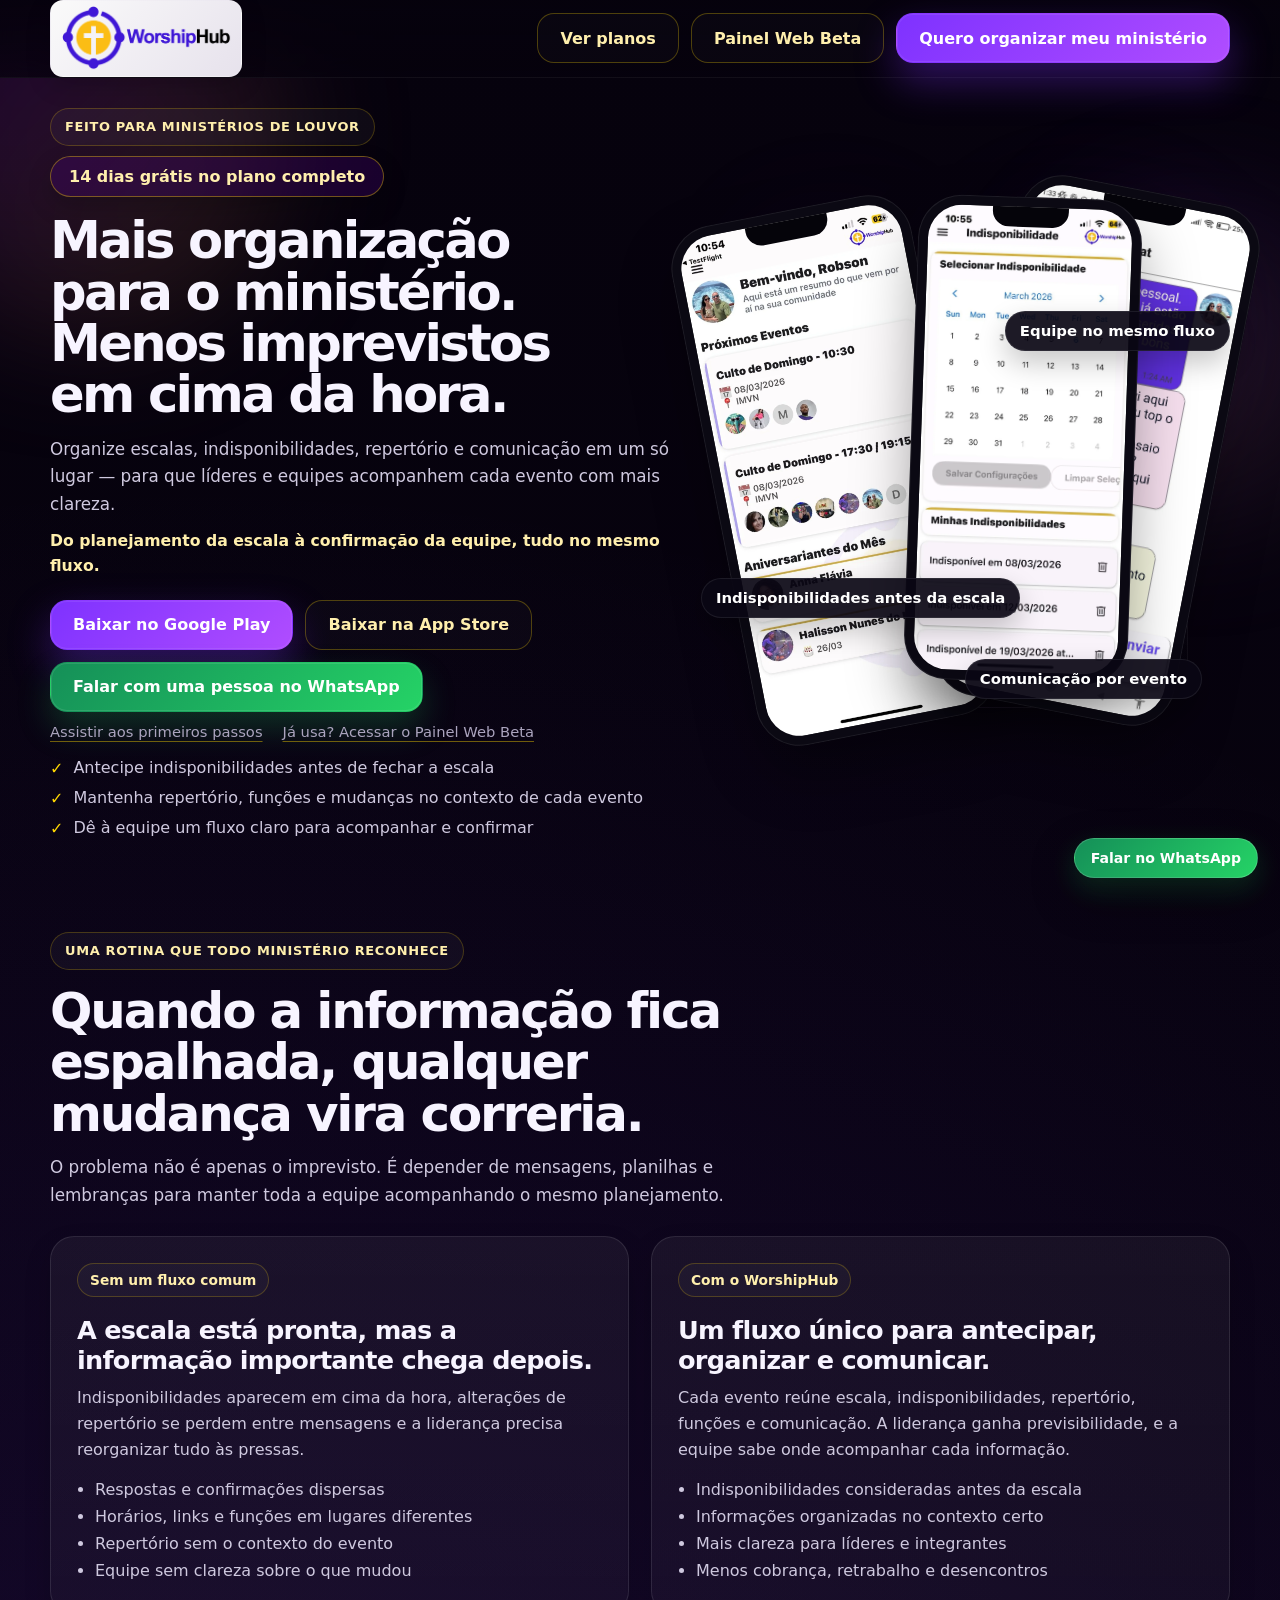
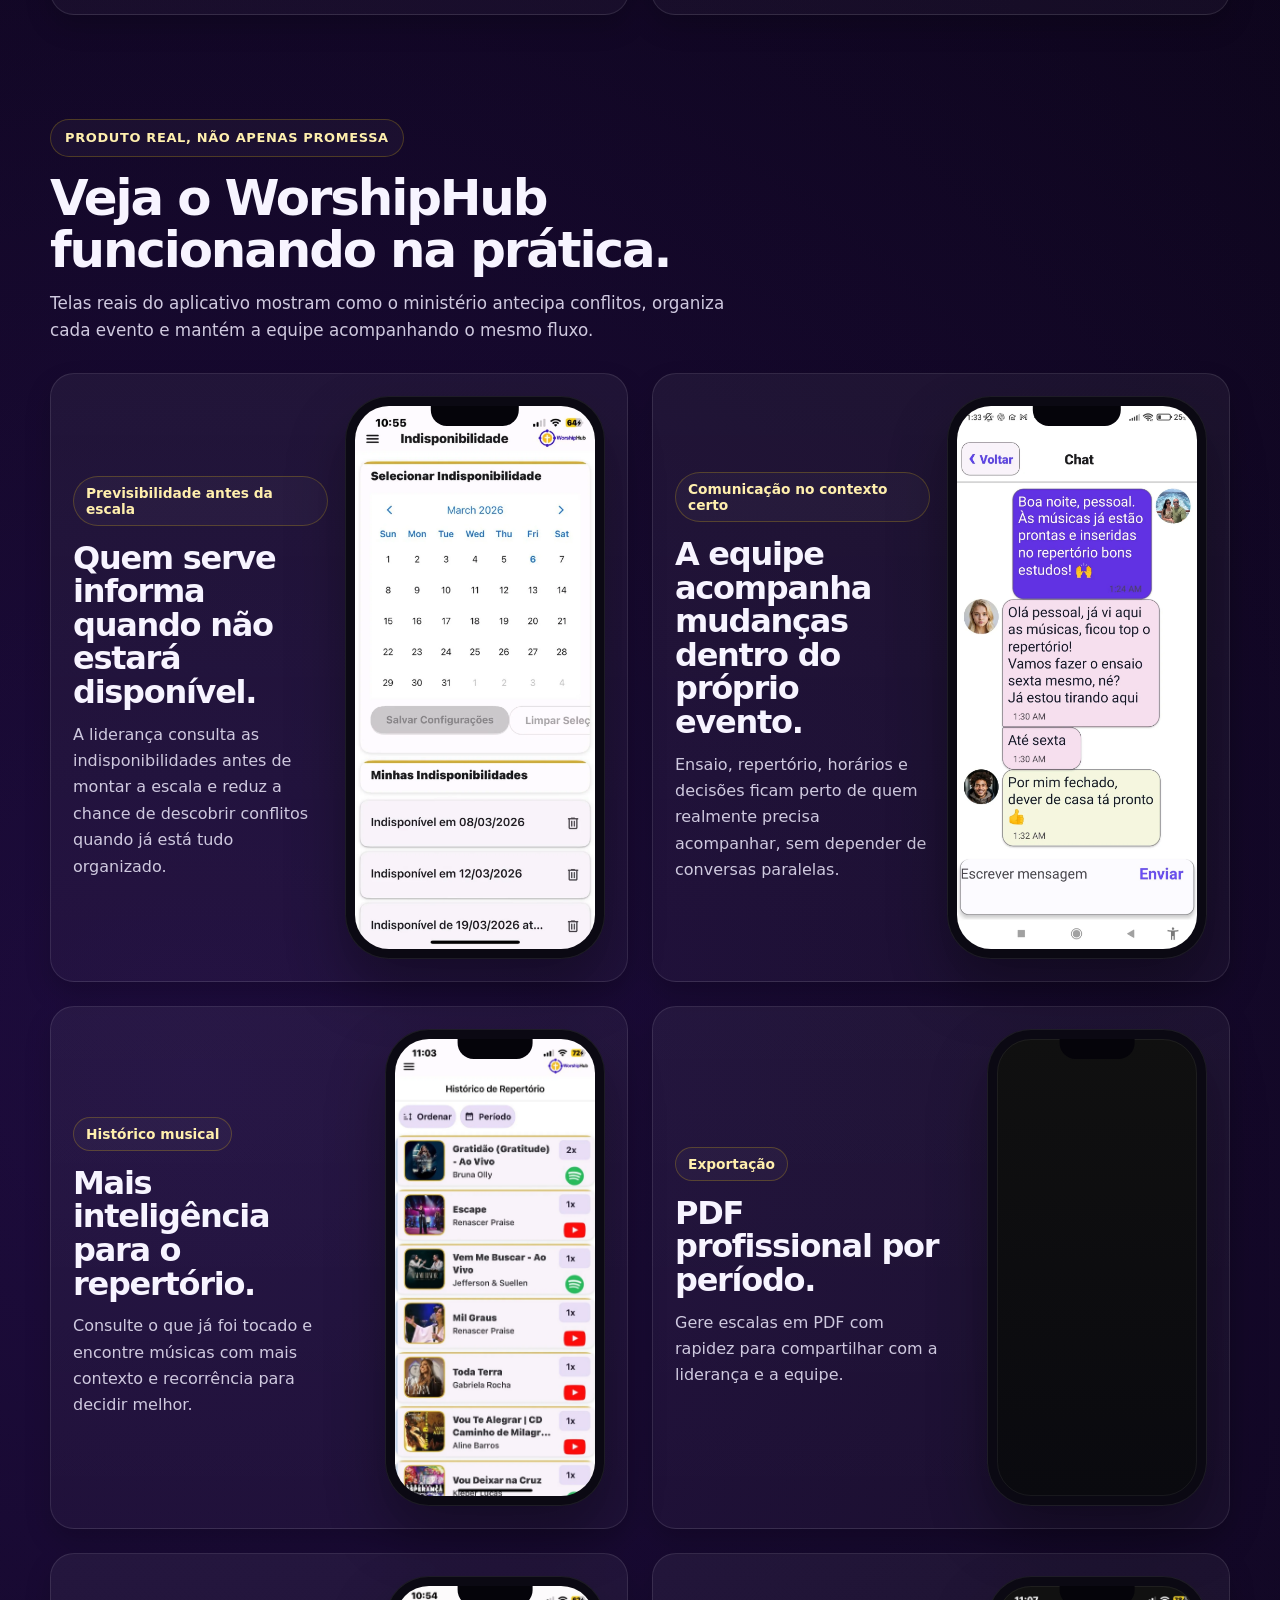
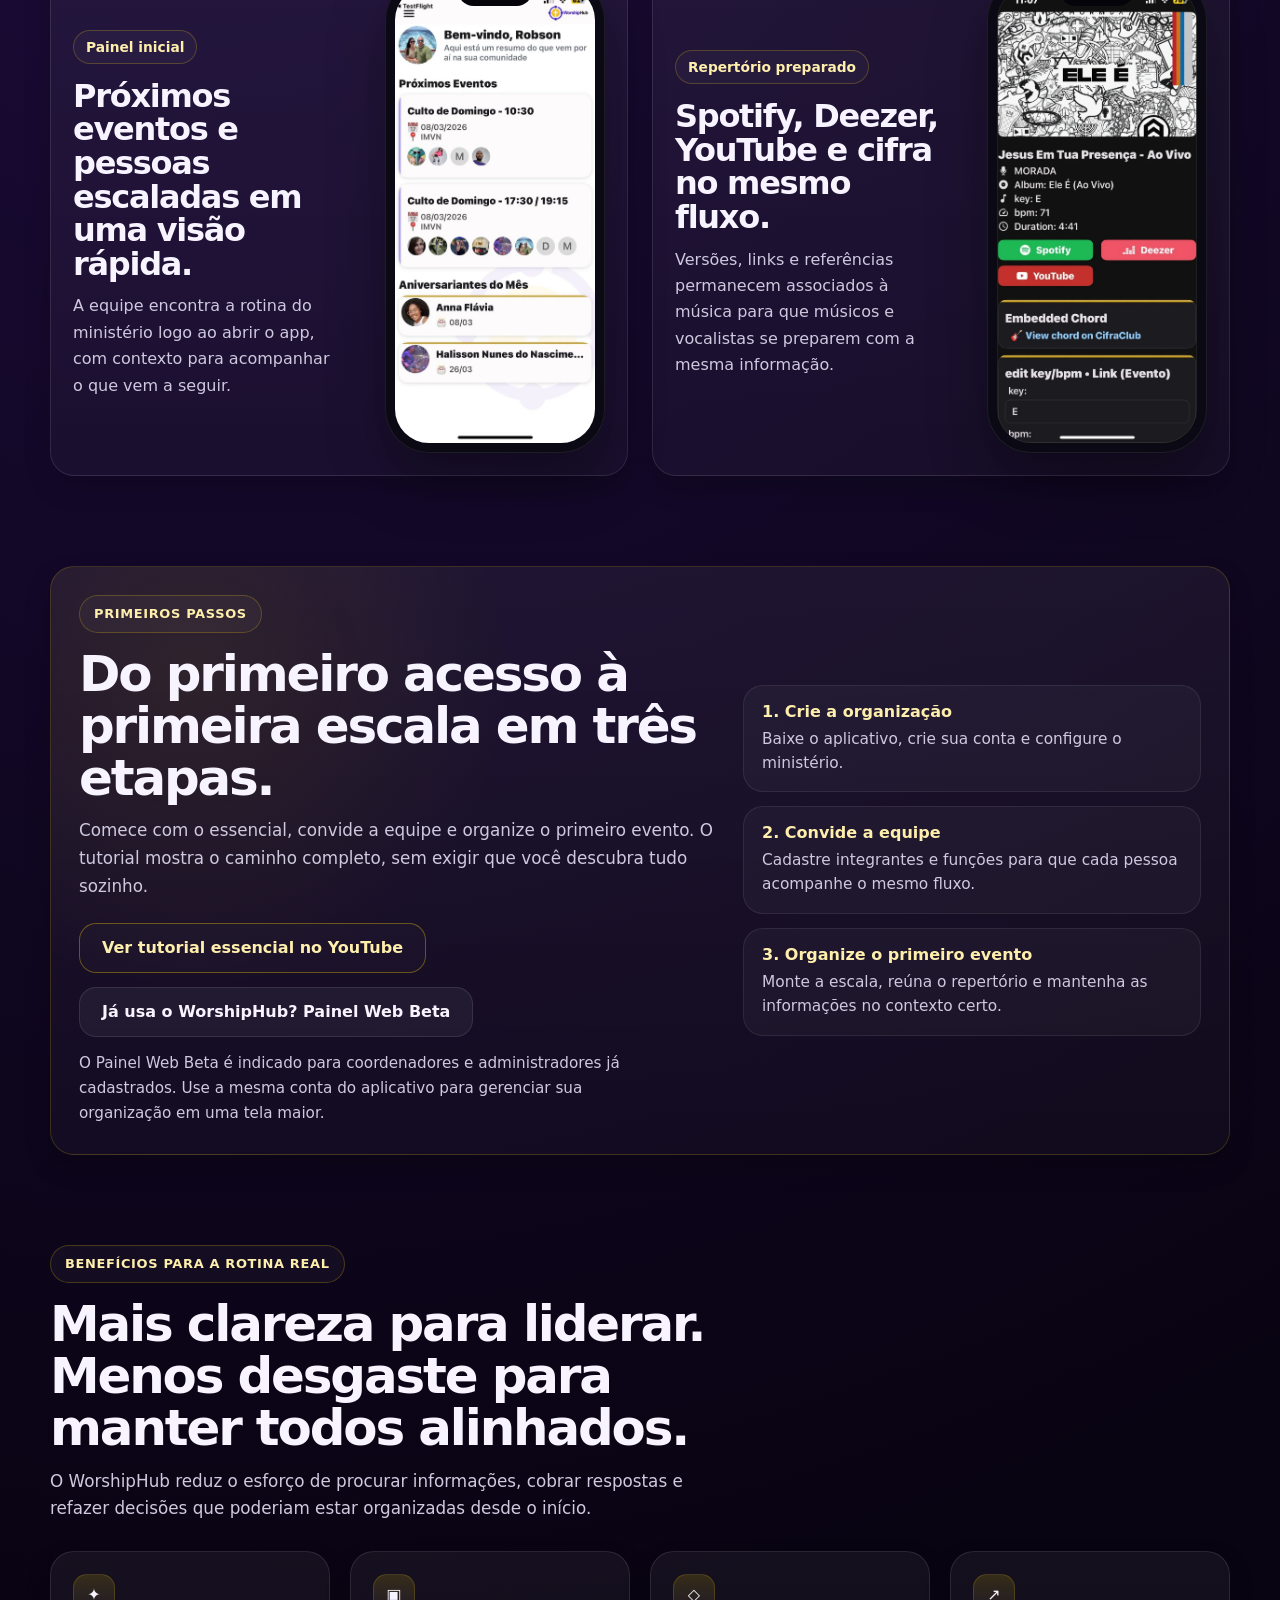
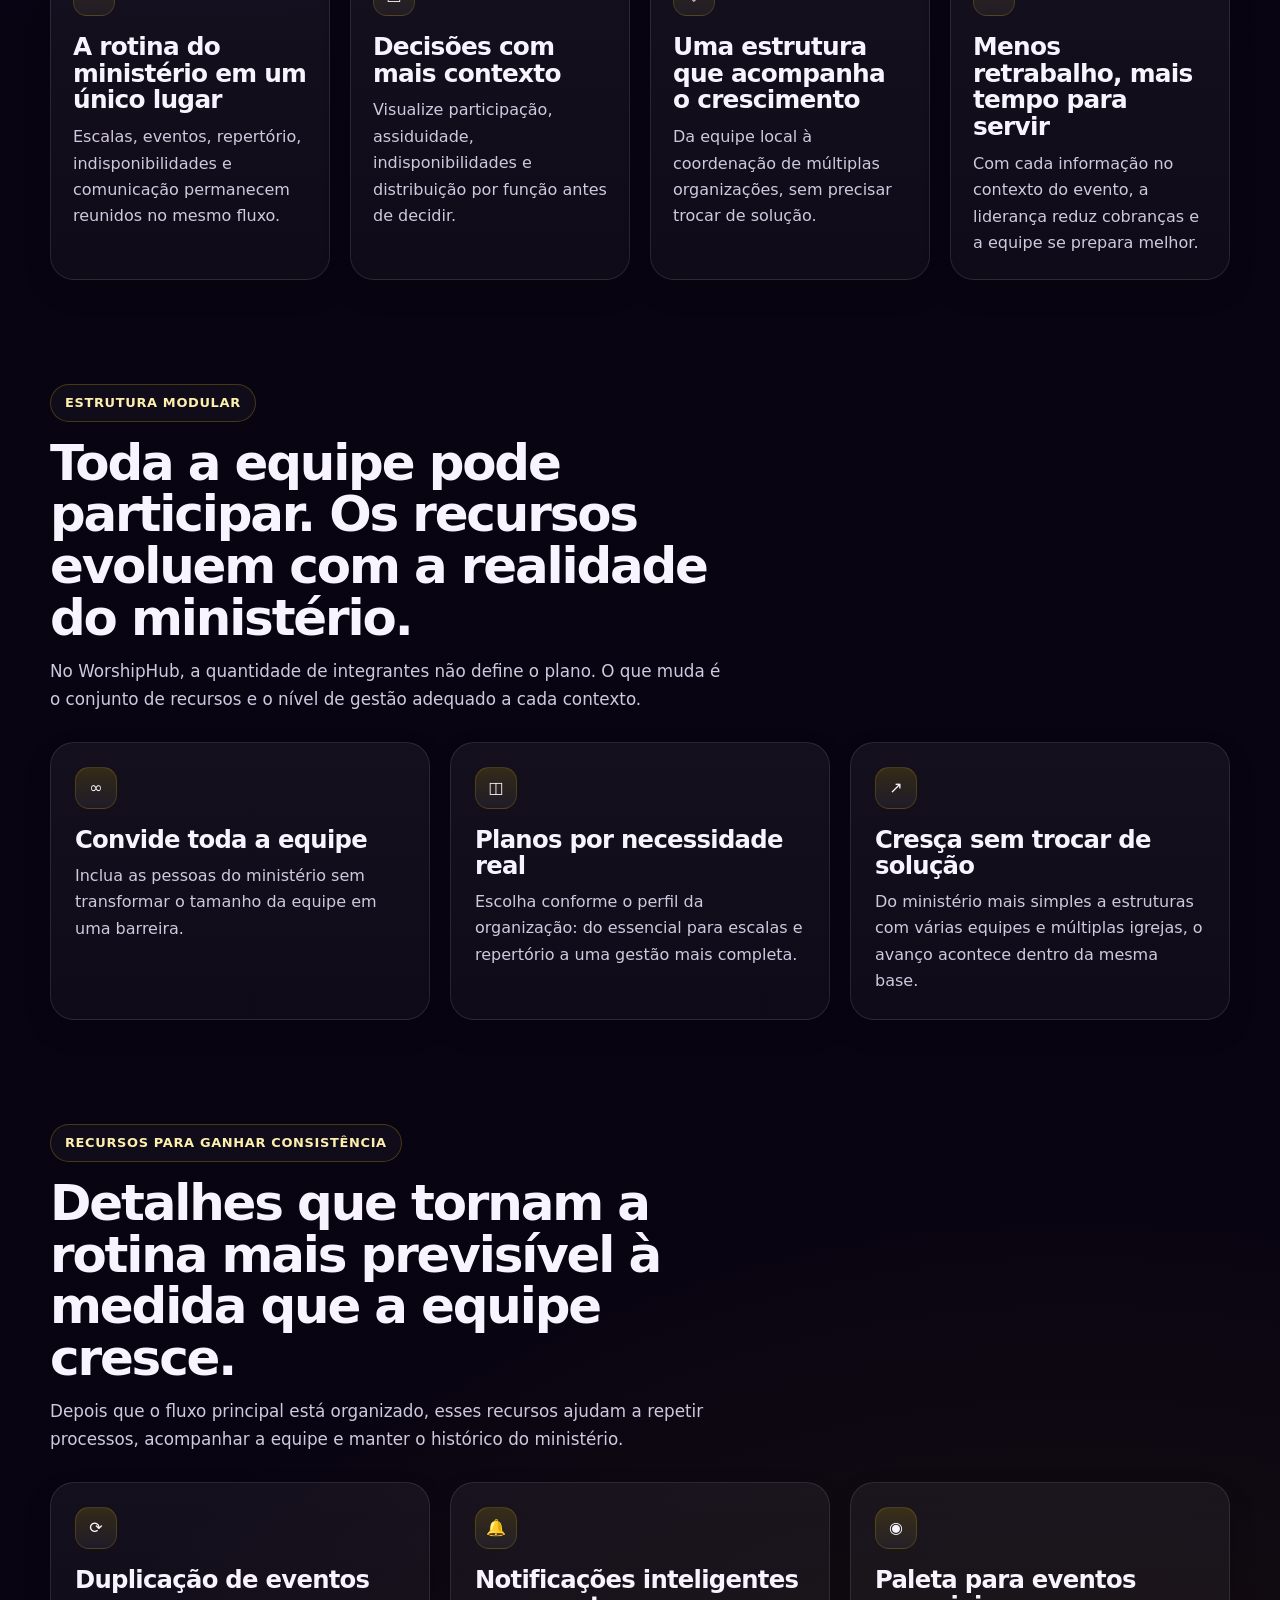
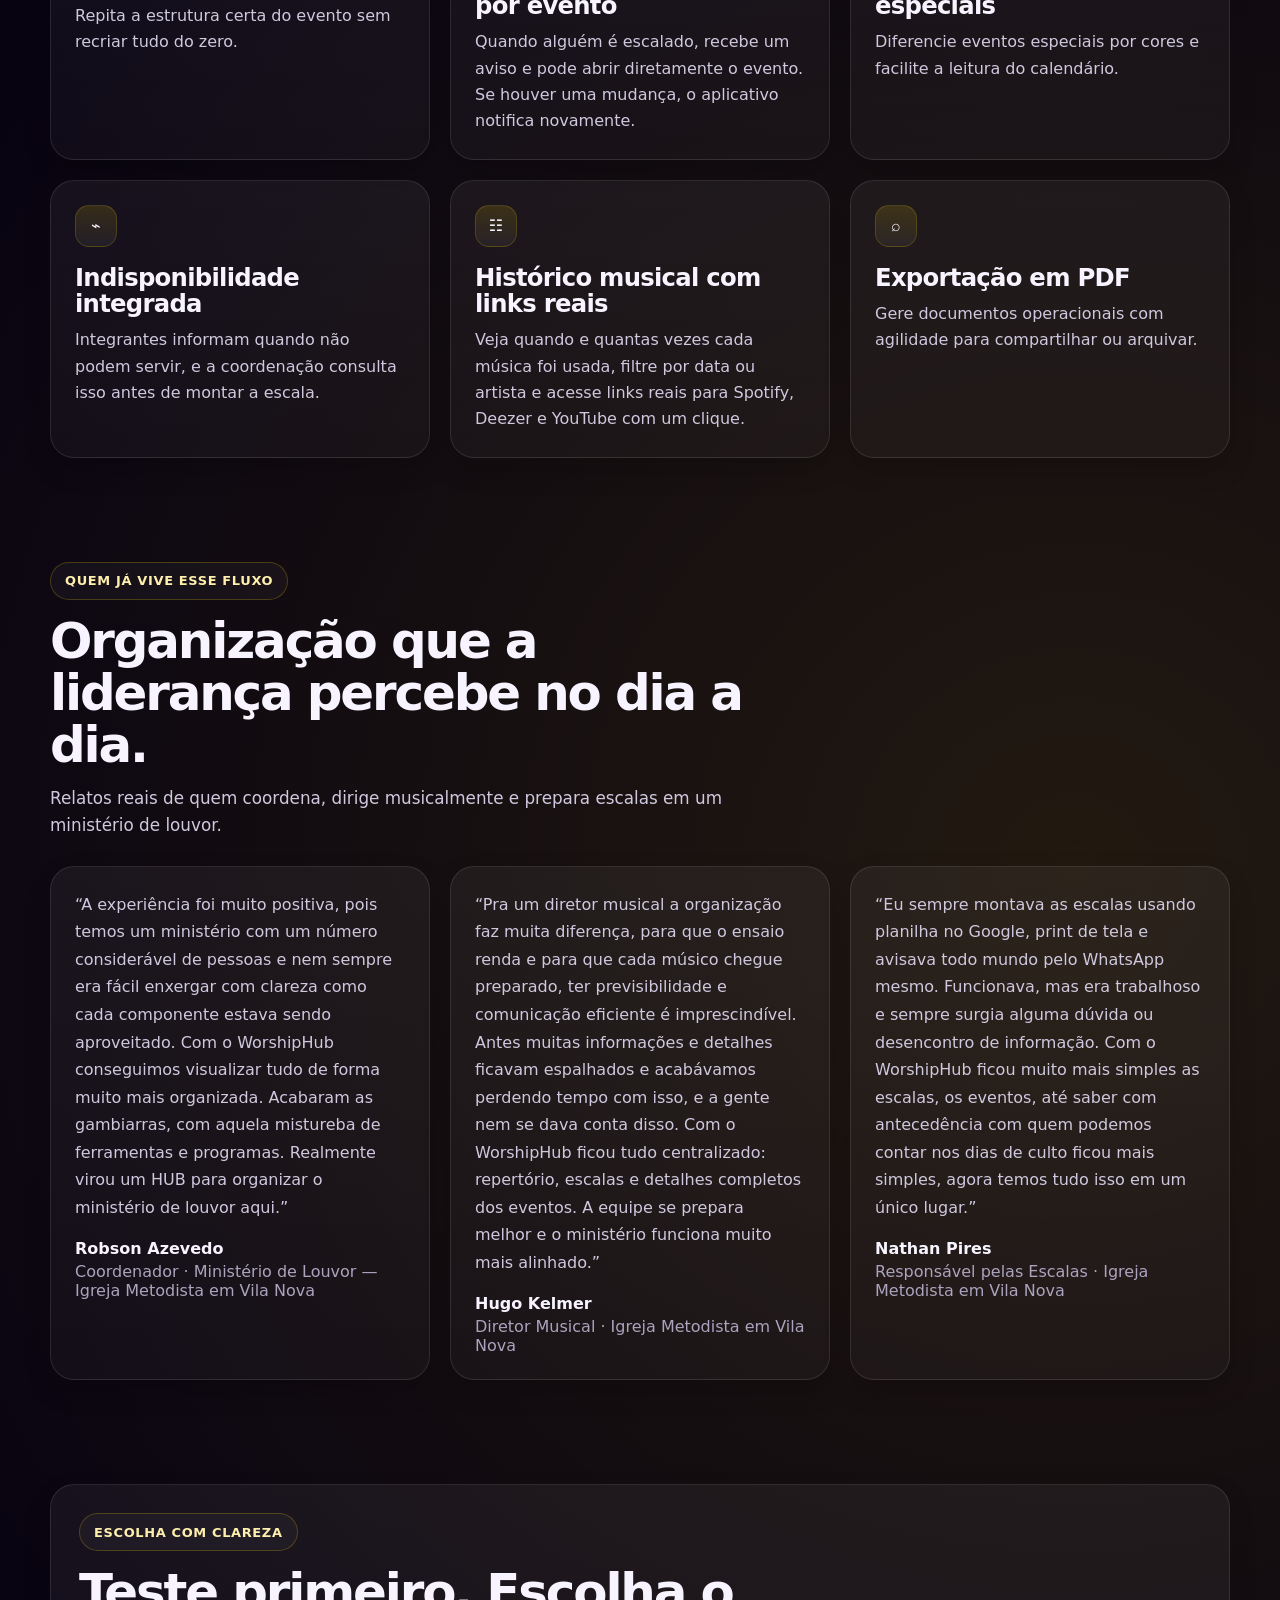
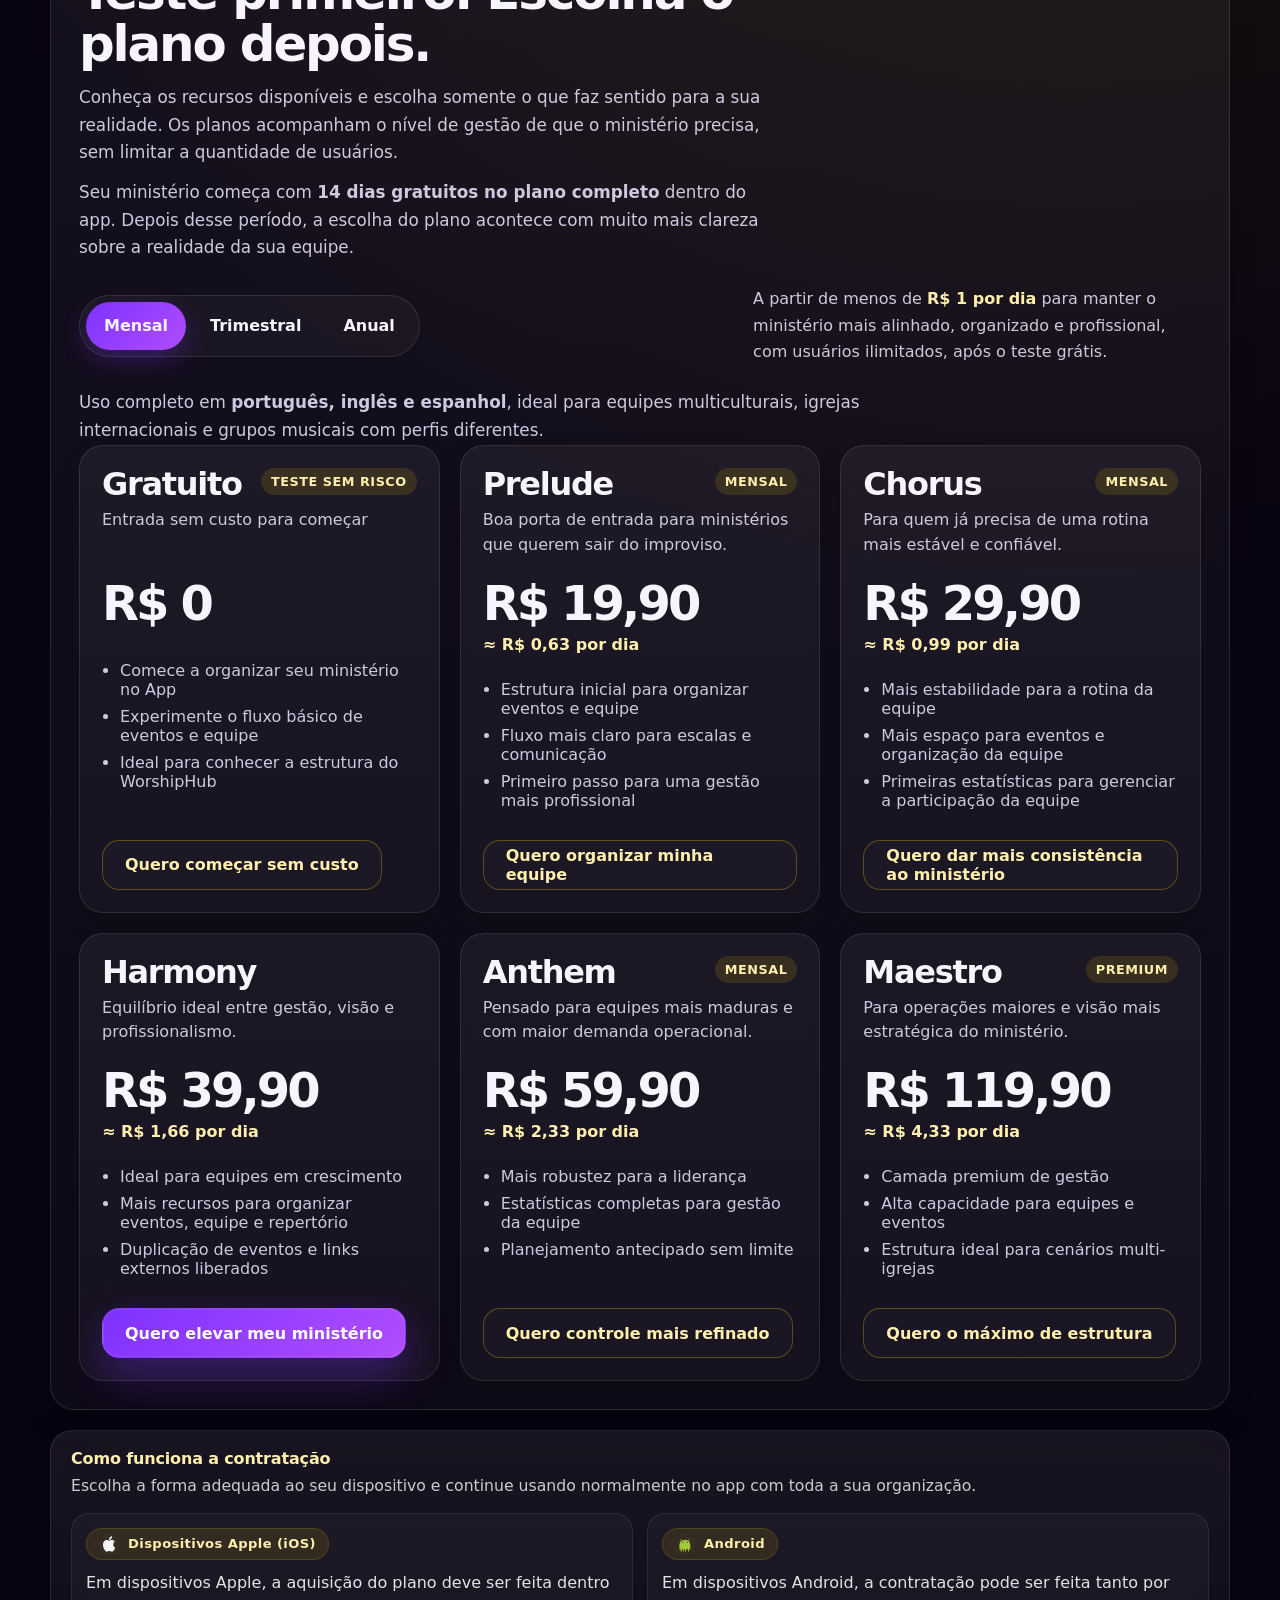
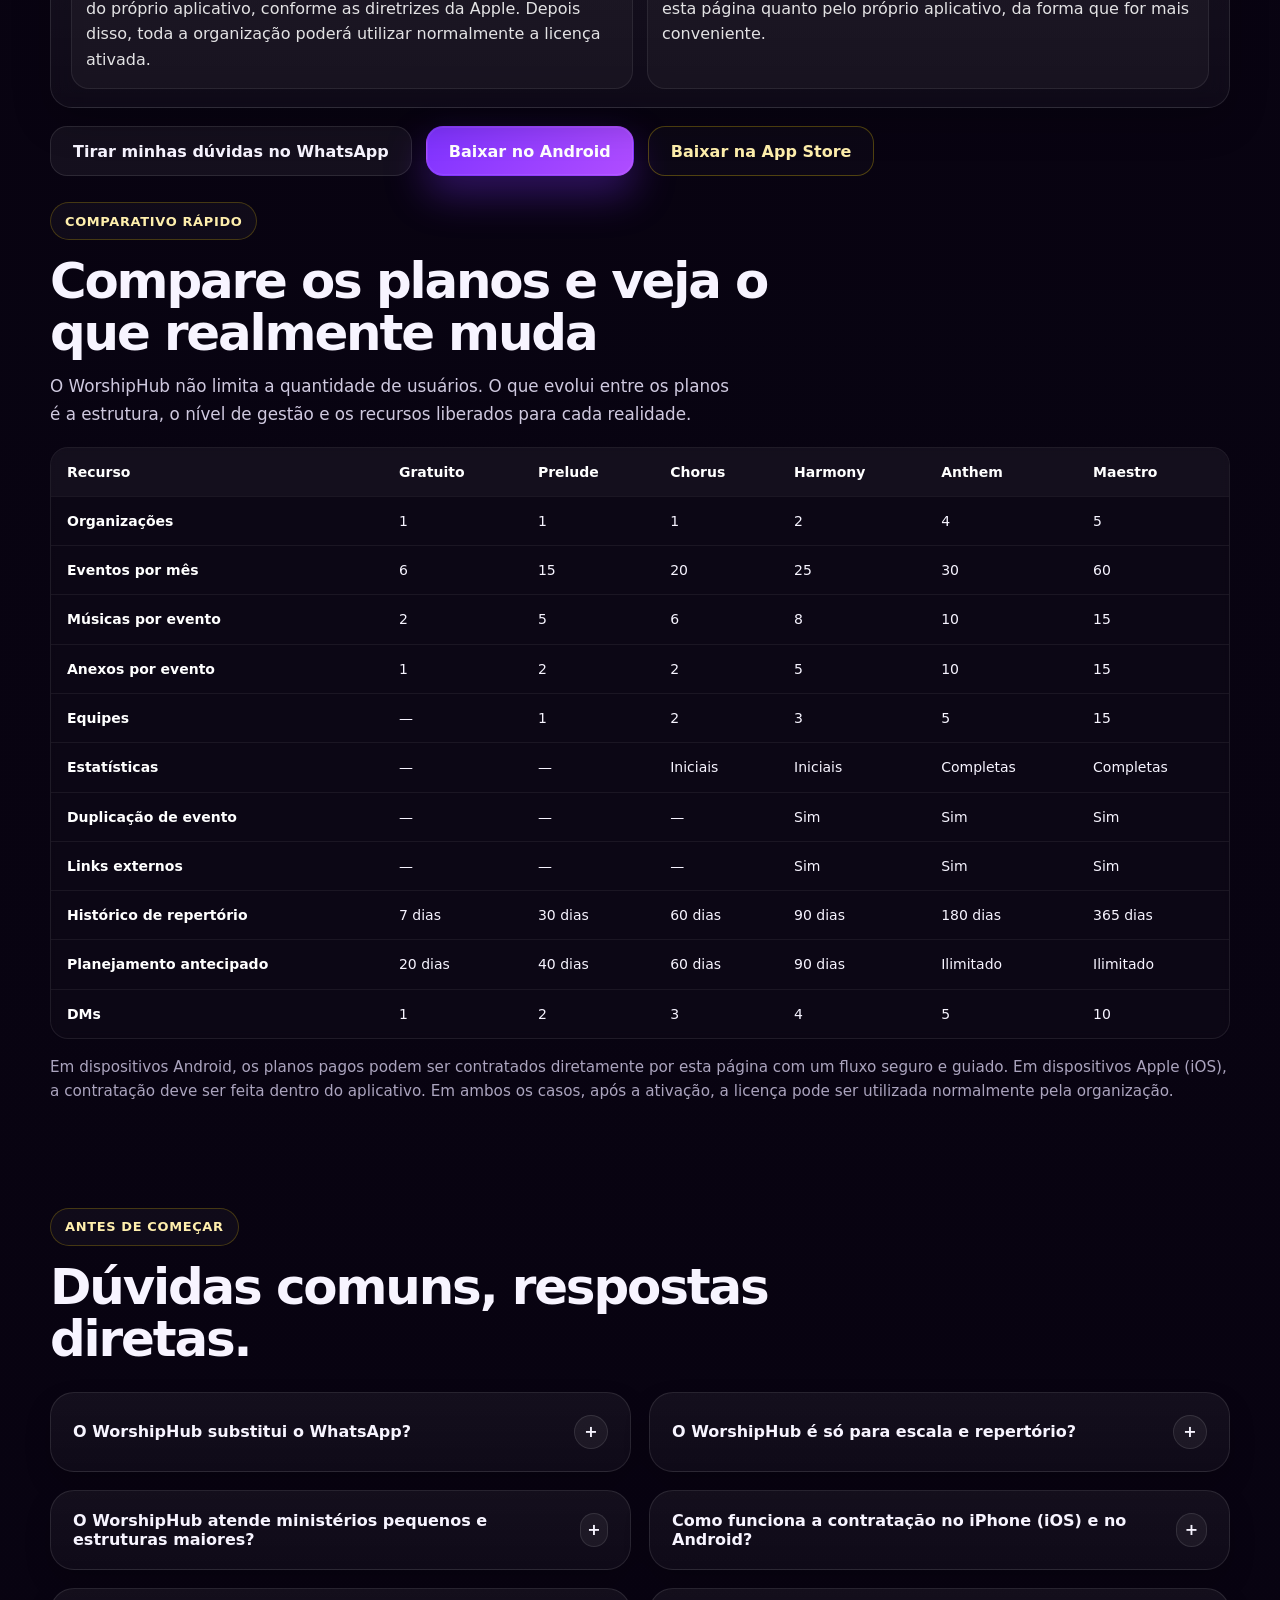
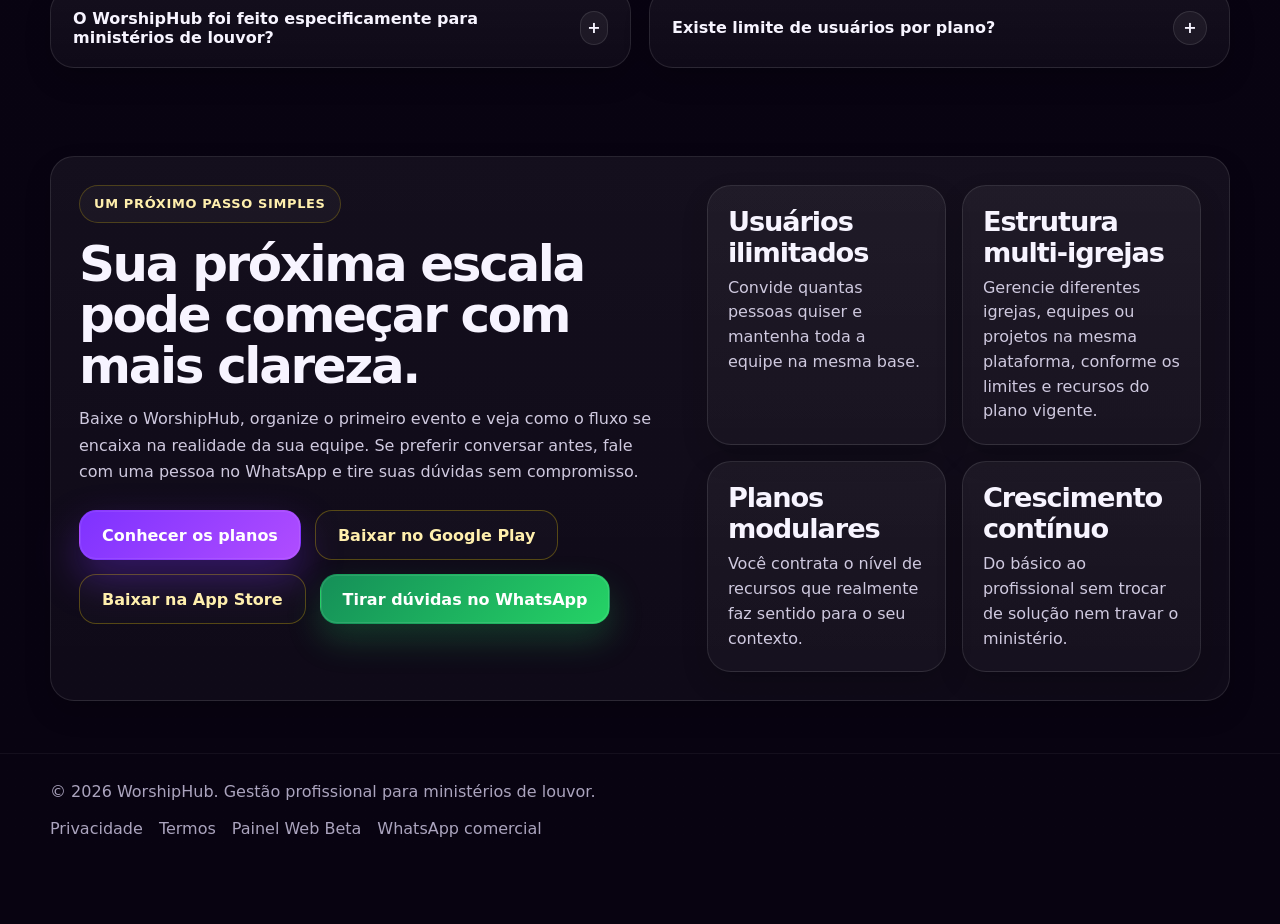
==== index (1).html @ 149be4e9 "Add files via upload" ====
<!DOCTYPE html>
<html lang="pt-BR">
<head>
  <meta charset="UTF-8">
  <meta name="viewport" content="width=device-width,initial-scale=1">
  <title>WorshipHub — Organização para Ministérios de Louvor</title>
  <meta name="description" content="Organize escalas, indisponibilidades, repertório e comunicação em um só lugar. Mais clareza para o ministério e menos imprevistos em cima da hora.">
  <meta name="theme-color" content="#07030f">
  <meta property="og:title" content="WorshipHub — Organização para Ministérios de Louvor">
  <meta property="og:description" content="Mais organização para o ministério. Menos imprevistos em cima da hora.">
  <meta property="og:type" content="website">
  <meta property="og:image" content="./assets/branding/logo-horizontal.webp">
  <meta name="twitter:card" content="summary_large_image">
  <link rel="icon" href="./favicon.png">
<link rel="preload" href="./assets/branding/logo-horizontal.webp" as="image" type="image/webp">
<link rel="stylesheet" href="./styles.css">
  <!-- Google tag (gtag.js) -->
<script>
  window.dataLayer = window.dataLayer || [];
  function gtag(){dataLayer.push(arguments);}
  window.__whGaLoaded = false;

  function loadGoogleAnalytics(){
    if (window.__whGaLoaded) return;
    window.__whGaLoaded = true;

    var gaScript = document.createElement('script');
    gaScript.async = true;
    gaScript.src = 'https://www.googletagmanager.com/gtag/js?id=G-JRXHJWWSSD';
    document.head.appendChild(gaScript);

    gtag('js', new Date());
    gtag('config', 'G-JRXHJWWSSD');
  }

  function scheduleGoogleAnalytics(){
    if ('requestIdleCallback' in window) {
      requestIdleCallback(function () {
        window.setTimeout(loadGoogleAnalytics, 4500);
      }, { timeout: 8000 });
    } else {
      window.setTimeout(loadGoogleAnalytics, 5000);
    }
  }

  window.addEventListener('load', scheduleGoogleAnalytics, { once: true });
</script>
  
  <!-- Microsoft Clarity -->
<script type="text/javascript">
(function(){
  var clarityLoaded = false;

  function loadClarity(){
    if (clarityLoaded) return;
    clarityLoaded = true;

    (function(c,l,a,r,i,t,y){
      c[a]=c[a]||function(){(c[a].q=c[a].q||[]).push(arguments)};
      t=l.createElement(r);t.async=1;t.src="https://www.clarity.ms/tag/"+i;
      y=l.getElementsByTagName(r)[0];y.parentNode.insertBefore(t,y);
    })(window, document, "clarity", "script", "wcagbrmi97");
  }

  function scheduleClarity(){
    if ('requestIdleCallback' in window) {
      requestIdleCallback(function () {
        window.setTimeout(loadClarity, 9000);
      }, { timeout: 12000 });
    } else {
      window.setTimeout(loadClarity, 10000);
    }
  }

  window.addEventListener('load', scheduleClarity, { once: true });
})();
</script>

</head>
<body>
  <div class="page-shell">
    <div class="ambient"></div>
    <div class="noise"></div>

    <header class="topbar">
      <div class="container topbar-inner">
        <a class="brand" href="#top" aria-label="WorshipHub">
          <div class="brand-mark">
            <img src="./assets/branding/logo-icon.webp" alt="Logo WorshipHub" width="70" height="70">
          </div>
          <div class="brand-text">
            <img class="brand-wordmark" src="./assets/branding/logo-horizontal.webp" alt="WorshipHub" width="240" height="45">
            <div class="brand-subtitle">Gestão profissional para ministérios de louvor</div>
          </div>
        </a>
                <nav class="nav-actions">
          <a class="btn btn-secondary" href="#planos">Ver planos</a>
          <a class="btn btn-secondary" href="https://app.worshiphub-recover.org/" target="_blank" rel="noopener">Painel Web Beta</a>
          <a class="btn btn-primary" href="#planos">Quero organizar meu ministério</a>
        </nav>
      </div>
    </header>

    <main id="top">
      <section class="section hero">
        <div class="container hero-grid">
          <div class="hero-copy reveal visible">
  <span class="eyebrow">Feito para ministérios de louvor</span>
  <div class="trial-badge">14 dias grátis no plano completo</div>
  <h1>Mais organização para o ministério. Menos imprevistos em cima da hora.</h1>
  <p>Organize escalas, indisponibilidades, repertório e comunicação em um só lugar — para que líderes e equipes acompanhem cada evento com mais clareza.</p>
  <p class="hero-support-line">Do planejamento da escala à confirmação da equipe, tudo no mesmo fluxo.</p>

  <div class="hero-actions">
    <div class="hero-primary-actions">
      <a class="btn btn-primary js-download-app" href="https://play.google.com/store/apps/details?id=com.robsonazevedo.worshiphub&pcampaignid=web_share">Baixar no Google Play</a>
      <a class="btn btn-secondary js-download-app-ios" href="https://apps.apple.com/us/app/worshiphub/id6754579246" target="_blank" rel="noopener">Baixar na App Store</a>
      <a class="btn btn-whatsapp js-whatsapp" href="#" target="_blank" rel="noopener">Falar com uma pessoa no WhatsApp</a>
    </div>
    <div class="hero-secondary-links" aria-label="Outros acessos do WorshipHub">
      <a href="https://youtube.com/playlist?list=PLmSiJuuaYFi0Y4gF2hgBQ3VcqSdpHK9Tw&si=0ssSc-FnZ9UWHf15" target="_blank" rel="noopener">Assistir aos primeiros passos</a>
      <a href="https://app.worshiphub-recover.org/" target="_blank" rel="noopener">Já usa? Acessar o Painel Web Beta</a>
    </div>
  </div>
  <ul class="proof-list">
    <li>Antecipe indisponibilidades antes de fechar a escala</li>
    <li>Mantenha repertório, funções e mudanças no contexto de cada evento</li>
    <li>Dê à equipe um fluxo claro para acompanhar e confirmar</li>
  </ul>

<div class="mini-stat-row">
  <div class="mini-stat">
    <strong>14 dias grátis</strong>
    <span>Teste o plano completo no app antes de decidir a contratação ideal.</span>
  </div>
  <div class="mini-stat">
    <strong>1 só lugar</strong>
    <span>Eventos, equipe, repertório, links e comunicação no mesmo fluxo.</span>
  </div>
  <div class="mini-stat">
    <strong>+ organização</strong>
    <span>Mais clareza para líderes, DMs, músicos, vocalistas e equipes em crescimento.</span>
  </div>
</div>

<div class="pill-row">
  <span class="pill">Teste completo por 14 dias</span>
  <span class="pill">Escalas sem retrabalho</span>
  <span class="pill">Links e versões centralizados</span>
  <span class="pill">Indisponibilidade integrada</span>
  <span class="pill">Exportação em PDF</span>
  <span class="pill">Estatísticas de equipe ou individualizada</span>
  <span class="pill">Multi-igrejas conforme o plano</span>
</div>
</div>

          <div class="hero-visual reveal visible">
            <div class="hero-orb"></div>
            <div class="hero-orb two"></div>
            <span class="float-chip one">Indisponibilidades antes da escala</span>
            <span class="float-chip two">Equipe no mesmo fluxo</span>
            <span class="float-chip three">Comunicação por evento</span>
            <div class="phone-stack">
              <div class="device home">
                <div class="device-screen">
                  <picture>
                    <source srcset="./assets/screens/home.webp" type="image/webp">
                    <img src="./assets/screens/home.webp" alt="Tela inicial do WorshipHub com a rotina do ministério" width="540" height="1080" loading="lazy" decoding="async">
                  </picture>
                </div>
              </div>
              <div class="device stats">
                <div class="device-screen">
                  <picture>
                    <source srcset="./assets/screens/event-chat.webp" type="image/webp">
                    <img src="./assets/screens/event-chat.webp" alt="Tela de comunicação no contexto de um evento" width="540" height="1080" loading="lazy" decoding="async">
                  </picture>
                </div>
              </div>
              <div class="device music">
                <div class="device-screen">
                  <picture>
                    <source srcset="./assets/screens/unavailability.webp" type="image/webp">
                    <img src="./assets/screens/unavailability.webp" alt="Tela para informar indisponibilidade antes da escala" width="540" height="1080" fetchpriority="high" decoding="async">
                  </picture>
                </div>
              </div>
            </div>
          </div>
        </div>
      </section>
          
      <section class="section section-tight">
        <div class="container reveal">
          <div class="block-head">
            <span class="eyebrow">Uma rotina que todo ministério reconhece</span>
            <h2 class="section-title">Quando a informação fica espalhada, qualquer mudança vira correria.</h2>
            <p class="section-lead">O problema não é apenas o imprevisto. É depender de mensagens, planilhas e lembranças para manter toda a equipe acompanhando o mesmo planejamento.</p>
          </div>

          <div class="compare">
            <article class="card compare-card">
              <span class="compare-tag">Sem um fluxo comum</span>
              <h3>A escala está pronta, mas a informação importante chega depois.</h3>
              <p>Indisponibilidades aparecem em cima da hora, alterações de repertório se perdem entre mensagens e a liderança precisa reorganizar tudo às pressas.</p>
              <ul>
                <li>Respostas e confirmações dispersas</li>
                <li>Horários, links e funções em lugares diferentes</li>
                <li>Repertório sem o contexto do evento</li>
                <li>Equipe sem clareza sobre o que mudou</li>
              </ul>
            </article>
            <article class="card compare-card">
              <span class="compare-tag">Com o WorshipHub</span>
              <h3>Um fluxo único para antecipar, organizar e comunicar.</h3>
              <p>Cada evento reúne escala, indisponibilidades, repertório, funções e comunicação. A liderança ganha previsibilidade, e a equipe sabe onde acompanhar cada informação.</p>
              <ul>
                <li>Indisponibilidades consideradas antes da escala</li>
                <li>Informações organizadas no contexto certo</li>
                <li>Mais clareza para líderes e integrantes</li>
                <li>Menos cobrança, retrabalho e desencontros</li>
              </ul>
            </article>
          </div>
        </div>
      </section>

      <section class="section section-tight">
        <div class="container reveal">
          <div class="block-head">
            <span class="eyebrow">Produto real, não apenas promessa</span>
            <h2 class="section-title">Veja o WorshipHub funcionando na prática.</h2>
            <p class="section-lead">Telas reais do aplicativo mostram como o ministério antecipa conflitos, organiza cada evento e mantém a equipe acompanhando o mesmo fluxo.</p>
          </div>

          <div class="product-gallery">
            <article class="card gallery-card">
              <div class="gallery-copy">
                <span class="compare-tag">Previsibilidade antes da escala</span>
                <h3>Quem serve informa quando não estará disponível.</h3>
                <p>A liderança consulta as indisponibilidades antes de montar a escala e reduz a chance de descobrir conflitos quando já está tudo organizado.</p>
              </div>
              <div class="gallery-device">
                <div class="device">
                  <div class="device-screen">
                    <picture>
                      <source srcset="./assets/screens/unavailability.webp" type="image/webp">
                      <img src="./assets/screens/unavailability.webp" alt="Tela de indisponibilidades do WorshipHub" loading="lazy" decoding="async">
                    </picture>
                  </div>
                </div>
              </div>
            </article>

            <article class="card gallery-card">
              <div class="gallery-copy">
                <span class="compare-tag">Comunicação no contexto certo</span>
                <h3>A equipe acompanha mudanças dentro do próprio evento.</h3>
                <p>Ensaio, repertório, horários e decisões ficam perto de quem realmente precisa acompanhar, sem depender de conversas paralelas.</p>
              </div>
              <div class="gallery-device">
                <div class="device">
                  <div class="device-screen">
                    <picture>
                      <source srcset="./assets/screens/event-chat.webp" type="image/webp">
                      <img src="./assets/screens/event-chat.webp" alt="Tela de comunicação por evento do WorshipHub" loading="lazy" decoding="async">
                    </picture>
                  </div>
                </div>
              </div>
            </article>
          </div>

          <div class="gallery-grid-mini">
            <article class="card gallery-card">
              <div class="gallery-copy">
                <span class="compare-tag">Histórico musical</span>
                <h3>Mais inteligência para o repertório.</h3>
                <p>Consulte o que já foi tocado e encontre músicas com mais contexto e recorrência para decidir melhor.</p>
              </div>
              <div class="gallery-device">
                <div class="device">
                  <div class="device-screen">
                    <picture>
                      <source srcset="./assets/screens/repertoire-history.webp" type="image/webp">
                      <img src="./assets/screens/repertoire-history.webp" alt="Tela de histórico de repertório" loading="lazy" decoding="async">
                    </picture>
                  </div>
                </div>
              </div>
            </article>

            <article class="card gallery-card">
              <div class="gallery-copy">
                <span class="compare-tag">Exportação</span>
                <h3>PDF profissional por período.</h3>
                <p>Gere escalas em PDF com rapidez para compartilhar com a liderança e a equipe.</p>
              </div>
              <div class="gallery-device">
                <div class="device">
                  <div class="device-screen">
                    <picture>
                      <source srcset="./assets/screens/export-pdf.webp" type="image/webp">
                      <img src="./assets/screens/export-pdf.webp" alt="Tela de exportação em PDF" loading="lazy" decoding="async">
                    </picture>
                  </div>
                </div>
              </div>
            </article>

            <article class="card gallery-card">
              <div class="gallery-copy">
                <span class="compare-tag">Painel inicial</span>
                <h3>Próximos eventos e pessoas escaladas em uma visão rápida.</h3>
                <p>A equipe encontra a rotina do ministério logo ao abrir o app, com contexto para acompanhar o que vem a seguir.</p>
              </div>
              <div class="gallery-device">
                <div class="device">
                  <div class="device-screen">
                    <picture>
                      <source srcset="./assets/screens/home.webp" type="image/webp">
                      <img src="./assets/screens/home.webp" alt="Tela inicial do WorshipHub" loading="lazy" decoding="async">
                    </picture>
                  </div>
                </div>
              </div>
            </article>

            <article class="card gallery-card">
              <div class="gallery-copy">
                <span class="compare-tag">Repertório preparado</span>
                <h3>Spotify, Deezer, YouTube e cifra no mesmo fluxo.</h3>
                <p>Versões, links e referências permanecem associados à música para que músicos e vocalistas se preparem com a mesma informação.</p>
              </div>
              <div class="gallery-device">
                <div class="device">
                  <div class="device-screen">
                    <picture>
                      <source srcset="./assets/screens/music-details.webp" type="image/webp">
                      <img src="./assets/screens/music-details.webp" alt="Tela de detalhes da música e integrações" loading="lazy" decoding="async">
                    </picture>
                  </div>
                </div>
              </div>
            </article>
          </div>
        </div>
      </section>

           <section class="section section-tight starter-section" aria-labelledby="starter-title">
        <div class="container reveal">
          <article class="card starter-card">
            <div class="starter-copy">
              <span class="eyebrow">Primeiros passos</span>
              <h2 class="section-title" id="starter-title">Do primeiro acesso à primeira escala em três etapas.</h2>
              <p class="section-lead">
                Comece com o essencial, convide a equipe e organize o primeiro evento.
                O tutorial mostra o caminho completo, sem exigir que você descubra tudo sozinho.
              </p>

              <div class="starter-actions">
                <a
                  class="btn btn-secondary starter-btn"
                  href="https://youtube.com/playlist?list=PLmSiJuuaYFi0Y4gF2hgBQ3VcqSdpHK9Tw&si=0ssSc-FnZ9UWHf15"
                  target="_blank"
                  rel="noopener"
                  aria-label="Abrir playlist de primeiros passos do WorshipHub no YouTube"
                >
                  Ver tutorial essencial no YouTube
                </a>

                <a
                  class="btn btn-ghost"
                  href="https://app.worshiphub-recover.org/"
                  target="_blank"
                  rel="noopener"
                  aria-label="Acessar Painel Web Beta do WorshipHub"
                >
                  Já usa o WorshipHub? Painel Web Beta
                </a>
              </div>

              <p class="section-lead" style="margin-top:14px;font-size:.95rem;max-width:58ch;">
                O Painel Web Beta é indicado para coordenadores e administradores já cadastrados.
                Use a mesma conta do aplicativo para gerenciar sua organização em uma tela maior.
              </p>
            </div>

            <div class="starter-steps" aria-label="Resumo dos primeiros passos no WorshipHub">
              <div class="starter-step">
                <strong>1. Crie a organização</strong>
                <span>Baixe o aplicativo, crie sua conta e configure o ministério.</span>
              </div>
              <div class="starter-step">
                <strong>2. Convide a equipe</strong>
                <span>Cadastre integrantes e funções para que cada pessoa acompanhe o mesmo fluxo.</span>
              </div>
              <div class="starter-step">
                <strong>3. Organize o primeiro evento</strong>
                <span>Monte a escala, reúna o repertório e mantenha as informações no contexto certo.</span>
              </div>
            </div>
          </article>
        </div>
      </section>

      <section class="section section-tight">
        <div class="container reveal">
          <div class="block-head">
            <span class="eyebrow">Benefícios para a rotina real</span>
            <h2 class="section-title">Mais clareza para liderar. Menos desgaste para manter todos alinhados.</h2>
            <p class="section-lead">O WorshipHub reduz o esforço de procurar informações, cobrar respostas e refazer decisões que poderiam estar organizadas desde o início.</p>
          </div>
          <div class="benefits-grid">
            <article class="card benefit-card">
  <div class="icon-badge">✦</div>
  <h3>A rotina do ministério em um único lugar</h3>
  <p>Escalas, eventos, repertório, indisponibilidades e comunicação permanecem reunidos no mesmo fluxo.</p>
           </article>
            <article class="card benefit-card">
              <div class="icon-badge">▣</div>
              <h3>Decisões com mais contexto</h3>
              <p>Visualize participação, assiduidade, indisponibilidades e distribuição por função antes de decidir.</p>
            </article>
            <article class="card benefit-card">
              <div class="icon-badge">◇</div>
              <h3>Uma estrutura que acompanha o crescimento</h3>
              <p>Da equipe local à coordenação de múltiplas organizações, sem precisar trocar de solução.</p>
            </article>
            <article class="card benefit-card">
              <div class="icon-badge">↗</div>
              <h3>Menos retrabalho, mais tempo para servir</h3>
              <p>Com cada informação no contexto do evento, a liderança reduz cobranças e a equipe se prepara melhor.</p>
            </article>
          </div>
        </div>
      </section>

      <section class="section section-tight">
        <div class="container reveal">
          <div class="block-head">
            <span class="eyebrow">Estrutura modular</span>
            <h2 class="section-title">Toda a equipe pode participar. Os recursos evoluem com a realidade do ministério.</h2>
            <p class="section-lead">No WorshipHub, a quantidade de integrantes não define o plano. O que muda é o conjunto de recursos e o nível de gestão adequado a cada contexto.</p>
          </div>

          <div class="feature-grid">
            <article class="card feature-card">
              <div class="icon-badge">∞</div>
              <h3>Convide toda a equipe</h3>
              <p>Inclua as pessoas do ministério sem transformar o tamanho da equipe em uma barreira.</p>
            </article>
            <article class="card feature-card">
              <div class="icon-badge">◫</div>
              <h3>Planos por necessidade real</h3>
              <p>Escolha conforme o perfil da organização: do essencial para escalas e repertório a uma gestão mais completa.</p>
            </article>
            <article class="card feature-card">
              <div class="icon-badge">↗</div>
              <h3>Cresça sem trocar de solução</h3>
              <p>Do ministério mais simples a estruturas com várias equipes e múltiplas igrejas, o avanço acontece dentro da mesma base.</p>
            </article>
          </div>
        </div>
      </section>

      <section class="section section-tight">
        <div class="container reveal">
          <div class="block-head">
            <span class="eyebrow">Recursos para ganhar consistência</span>
            <h2 class="section-title">Detalhes que tornam a rotina mais previsível à medida que a equipe cresce.</h2>
            <p class="section-lead">Depois que o fluxo principal está organizado, esses recursos ajudam a repetir processos, acompanhar a equipe e manter o histórico do ministério.</p>
          </div>

          <div class="feature-grid">
            <article class="card feature-card">
              <div class="icon-badge">⟳</div>
              <h3>Duplicação de eventos</h3>
              <p>Repita a estrutura certa do evento sem recriar tudo do zero.</p>
            </article>
            <article class="card feature-card">
  <div class="icon-badge">🔔</div>
  <h3>Notificações inteligentes por evento</h3>
  <p>Quando alguém é escalado, recebe um aviso e pode abrir diretamente o evento. Se houver uma mudança, o aplicativo notifica novamente.</p>
            </article>
            <article class="card feature-card">
              <div class="icon-badge">◉</div>
              <h3>Paleta para eventos especiais</h3>
              <p>Diferencie eventos especiais por cores e facilite a leitura do calendário.</p>
            </article>
            <article class="card feature-card">
              <div class="icon-badge">⌁</div>
              <h3>Indisponibilidade integrada</h3>
              <p>Integrantes informam quando não podem servir, e a coordenação consulta isso antes de montar a escala.</p>
            </article>
            <article class="card feature-card">
              <div class="icon-badge">☷</div>
              <h3>Histórico musical com links reais</h3>
              <p>Veja quando e quantas vezes cada música foi usada, filtre por data ou artista e acesse links reais para Spotify, Deezer e YouTube com um clique.</p>
            </article>
            <article class="card feature-card">
              <div class="icon-badge">⌕</div>
              <h3>Exportação em PDF</h3>
              <p>Gere documentos operacionais com agilidade para compartilhar ou arquivar.</p>
            </article>
          </div>
        </div>
      </section>

      <section class="section section-tight">
        <div class="container reveal">
          <div class="block-head">
            <span class="eyebrow">Quem já vive esse fluxo</span>
            <h2 class="section-title">Organização que a liderança percebe no dia a dia.</h2>
            <p class="section-lead">Relatos reais de quem coordena, dirige musicalmente e prepara escalas em um ministério de louvor.</p>
          </div>

<div class="social-grid">
  <article class="card quote-card">
    <p>“A experiência foi muito positiva, pois temos um ministério com um número considerável de pessoas e nem sempre era fácil enxergar com clareza como cada componente estava sendo aproveitado. Com o WorshipHub conseguimos visualizar tudo de forma muito mais organizada. Acabaram as gambiarras, com aquela mistureba de ferramentas e programas. Realmente virou um HUB para organizar o ministério de louvor aqui.”</p>
    <strong>Robson Azevedo</strong>
    <span>Coordenador · Ministério de Louvor — Igreja Metodista em Vila Nova</span>
  </article>

  <article class="card quote-card">
    <p>“Pra um diretor musical a organização faz muita diferença, para que o ensaio renda e para que cada músico chegue preparado, ter previsibilidade e comunicação eficiente é imprescindível. Antes muitas informações e detalhes ficavam espalhados e acabávamos perdendo tempo com isso, e a gente nem se dava conta disso. Com o WorshipHub ficou tudo centralizado: repertório, escalas e detalhes completos dos eventos. A equipe se prepara melhor e o ministério funciona muito mais alinhado.”</p>
    <strong>Hugo Kelmer</strong>
    <span>Diretor Musical · Igreja Metodista em Vila Nova</span>
  </article>

  <article class="card quote-card">
    <p>“Eu sempre montava as escalas usando planilha no Google, print de tela e avisava todo mundo pelo WhatsApp mesmo. Funcionava, mas era trabalhoso e sempre surgia alguma dúvida ou desencontro de informação. Com o WorshipHub ficou muito mais simples as escalas, os eventos, até saber com antecedência com quem podemos contar nos dias de culto ficou mais simples, agora temos tudo isso em um único lugar.”</p>
    <strong>Nathan Pires</strong>
    <span>Responsável pelas Escalas · Igreja Metodista em Vila Nova</span>
  </article>
</div>
        </div>
      </section>

      <section class="section section-tight" id="planos">
        <div class="container reveal">
          <div class="card pricing-panel">
            <div class="block-head">
              <span class="eyebrow">Escolha com clareza</span>
              <h2 class="section-title">Teste primeiro. Escolha o plano depois.</h2>
              <p class="section-lead">Conheça os recursos disponíveis e escolha somente o que faz sentido para a sua realidade. Os planos acompanham o nível de gestão de que o ministério precisa, sem limitar a quantidade de usuários.</p>
              <p class="section-lead" style="margin-top:12px;">Seu ministério começa com <strong>14 dias gratuitos no plano completo</strong> dentro do app. Depois desse período, a escolha do plano acontece com muito mais clareza sobre a realidade da sua equipe.</p>
            </div>

            <div class="pricing-toolbar">
              <div class="billing-toggle" aria-label="Período de cobrança">
                <button class="active" data-billing="monthly" type="button">Mensal</button>
                <button data-billing="quarterly" type="button">Trimestral</button>
                <button data-billing="yearly" type="button">Anual</button>
              </div>
              <div class="pricing-copy">A partir de menos de <strong style="color:var(--gold-2)">R$ 1 por dia</strong> para manter o ministério mais alinhado, organizado e profissional, com usuários ilimitados, após o teste grátis.</div>
            </div>
<p class="section-lead" style="max-width:820px; margin:14px 0 0;">
              Uso completo em <strong>português, inglês e espanhol</strong>, ideal para equipes multiculturais, igrejas internacionais e grupos musicais com perfis diferentes.
            </p>
            
            <div class="pricing-grid">
              <article class="card plan-card" data-plan="free">
                <div class="plan-top">
                  <h3 class="plan-name">Gratuito</h3>
                  <span class="plan-tag" data-role="badge">Teste sem risco</span>
                </div>
                <p class="plan-desc" data-role="period">Entrada sem custo para começar</p>
                <div class="price-main" data-role="price">R$ 0</div>
                <div class="price-day" data-role="day"></div>
                <ul class="plan-points">
                  <li>Comece a organizar seu ministério no App</li>
                  <li>Experimente o fluxo básico de eventos e equipe</li>
                  <li>Ideal para conhecer a estrutura do WorshipHub</li>
                </ul>
                <div class="plan-footer">
                  <a class="btn btn-secondary" data-role="cta" href="#">Quero começar sem custo</a>
                </div>
              </article>

              <article class="card plan-card" data-plan="prelude">
                <div class="plan-top">
                  <h3 class="plan-name">Prelude</h3>
                  <span class="plan-tag" data-role="badge">Mensal</span>
                </div>
                <p class="plan-desc" data-role="period">Ideal para ministérios e bandas que querem organizar escalas e comunicação sem depender de ferramentas e programas diversos</p>
                <div class="price-main" data-role="price">R$ 19,00</div>
                <div class="price-day" data-role="day">≈ R$ 0,63 por dia</div>
                <ul class="plan-points">
                  <li>Estrutura inicial para organizar eventos e equipe</li>
                  <li>Fluxo mais claro para escalas e comunicação</li>
                  <li>Primeiro passo para uma gestão mais profissional</li>
                </ul>
                <div class="plan-footer">
                  <a class="btn btn-secondary" data-role="cta" href="#">Quero organizar minha equipe</a>
                </div>
              </article>

              <article class="card plan-card" data-plan="chorus">
                <div class="plan-top">
                  <h3 class="plan-name">Chorus</h3>
                  <span class="plan-tag" data-role="badge">Mensal</span>
                </div>
                <p class="plan-desc" data-role="period">Para equipes que já possuem escala com mais volume e precisam mais controle sobre eventos e repertório.</p>
                <div class="price-main" data-role="price">R$ 29,90</div>
                <div class="price-day" data-role="day">≈ R$ 0,99 por dia</div>
                <ul class="plan-points">
                  <li>Mais estabilidade para a rotina da equipe</li>
                  <li>Mais espaço para eventos e organização da equipe</li>
                  <li>Primeiras estatísticas para gerenciar a participação da equipe</li>
                </ul>
                <div class="plan-footer">
                  <a class="btn btn-secondary" data-role="cta" href="#">Quero fortalecer meu ministério</a>
                </div>
              </article>

              <article class="card plan-card popular" data-plan="harmony">
                <div class="plan-top">
                  <h3 class="plan-name">Harmony</h3>
                  <span class="plan-tag" data-role="badge">Mais procurado</span>
                </div>
                <p class="plan-desc" data-role="period">O plano mais escolhido para equipes que querem visão completa da equipe, escalas e repertório.</p>
                <div class="price-main" data-role="price">R$ 49,90</div>
                <div class="price-day" data-role="day">≈ R$ 1,66 por dia</div>
                <ul class="plan-points">
                  <li>Ideal para equipes em crescimento</li>
                  <li>Mais recursos para organizar eventos, equipe e repertório</li>
                  <li>Duplicação de eventos e links externos liberados</li>
                </ul>
                <div class="plan-footer">
                  <a class="btn btn-primary" data-role="cta" href="#">Quero elevar meu ministério</a>
                </div>
              </article>

              <article class="card plan-card" data-plan="anthem">
                <div class="plan-top">
                  <h3 class="plan-name">Anthem</h3>
                  <span class="plan-tag" data-role="badge">Mensal</span>
                </div>
                <p class="plan-desc" data-role="period">Pensado para equipes mais maduras e com maior demanda operacional.</p>
                <div class="price-main" data-role="price">R$ 69,90</div>
                <div class="price-day" data-role="day">≈ R$ 2,33 por dia</div>
                <ul class="plan-points">
                  <li>Mais robustez para a liderança</li>
                  <li>Estatísticas completas para gestão da equipe</li>
                  <li>Planejamento antecipado sem limite</li>
                </ul>
                <div class="plan-footer">
                  <a class="btn btn-secondary" data-role="cta" href="#">Quero controle mais refinado</a>
                </div>
              </article>

              <article class="card plan-card" data-plan="maestro">
                <div class="plan-top">
                  <h3 class="plan-name">Maestro</h3>
                  <span class="plan-tag" data-role="badge">Premium</span>
                </div>
                <p class="plan-desc" data-role="period">Para ministérios maiores que desejam controle completo e organização sistêmica, além de uma visão estratégica da equipe.</p>
                <div class="price-main" data-role="price">R$ 129,90</div>
                <div class="price-day" data-role="day">≈ R$ 4,33 por dia</div>
                <ul class="plan-points">
                  <li>Camada premium de gestão</li>
                  <li>Alta capacidade para equipes e eventos</li>
                  <li>Estrutura ideal para cenários multi-igrejas</li>
                </ul>
                <div class="plan-footer">
                  <a class="btn btn-secondary" data-role="cta" href="#">Quero o máximo de estrutura</a>
                </div>
              </article>
            </div>

</div>

<div class="platform-note card">
  <div class="platform-note-head">
    <strong>Como funciona a contratação</strong>
    <span>Escolha a forma adequada ao seu dispositivo e continue usando normalmente no app com toda a sua organização.</span>
  </div>

  <div class="platform-note-grid">
    <article class="platform-note-item">
      <span class="platform-badge platform-badge-with-icon">
<span class="platform-badge-icon apple" aria-hidden="true">
  <svg viewBox="0 0 24 24" width="18" height="18" fill="currentColor">
    <path d="M17.569 12.6254C17.597 15.7344 20.2929 16.7705 20.3223 16.7834C20.2995 16.8563 19.891 18.2487 18.9218 19.6876C18.0839 20.9312 17.2133 22.168 15.8447 22.1933C14.4995 22.2181 14.0672 21.3995 12.5286 21.3995C10.9905 21.3995 10.5102 22.168 9.23742 22.2181C7.91686 22.2683 6.90856 20.8987 6.06318 19.6595C4.3387 17.135 3.02063 12.5199 4.79205 9.35028C5.67236 7.77591 7.24577 6.77606 8.95311 6.75193C10.2494 6.72731 11.4727 7.62838 12.2643 7.62838C13.0554 7.62838 14.5418 6.54448 16.1048 6.70362C16.7594 6.73107 18.5978 6.97029 19.7785 8.70025C19.6834 8.75994 17.5465 10.0178 17.569 12.6254ZM15.0827 5.06131C15.7841 4.20328 16.2582 3.00997 16.1299 1.8208C15.1198 1.86104 13.8998 2.50715 13.1759 3.36566C12.5235 4.12791 11.9527 5.34385 12.1064 6.50936C13.2322 6.5964 14.3816 5.91997 15.0827 5.06131Z"/>
  </svg>
</span>
        <span>Dispositivos Apple (iOS)</span>
      </span>
      <p>Em dispositivos Apple, a aquisição do plano deve ser feita dentro do próprio aplicativo, conforme as diretrizes da Apple. Depois disso, toda a organização poderá utilizar normalmente a licença ativada.</p>
    </article>

    <article class="platform-note-item">
      <span class="platform-badge platform-badge-with-icon">
        <span class="platform-badge-icon android" aria-hidden="true">
  <svg viewBox="0 0 24 24" width="18" height="18" fill="currentColor">
    <path d="M7.523 7.302l-1.16-2.01a.35.35 0 10-.607.35l1.18 2.044A7.88 7.88 0 004.5 13v5.25c0 .414.336.75.75.75h.75v2.25a.75.75 0 101.5 0V19h1.5v2.25a.75.75 0 101.5 0V19h1.5v2.25a.75.75 0 101.5 0V19H16v2.25a.75.75 0 101.5 0V19h.75a.75.75 0 00.75-.75V13a7.88 7.88 0 00-2.436-5.314l1.18-2.044a.35.35 0 10-.606-.35l-1.161 2.01A7.85 7.85 0 0012 6.5c-1.446 0-2.8.39-3.977.802zM9 10.25a.75.75 0 110-1.5.75.75 0 010 1.5zm6 0a.75.75 0 110-1.5.75.75 0 010 1.5z"/>
  </svg>
</span>
        <span>Android</span>
      </span>
      <p>Em dispositivos Android, a contratação pode ser feita tanto por esta página quanto pelo próprio aplicativo, da forma que for mais conveniente.</p>
    </article>
  </div>
</div>
<div class="pricing-bottom-actions">
  <a class="btn btn-ghost js-whatsapp" href="#" target="_blank" rel="noopener">Tirar minhas dúvidas no WhatsApp</a>
  <a class="btn btn-primary js-download-app" href="https://play.google.com/store/apps/details?id=com.robsonazevedo.worshiphub&pcampaignid=web_share">Baixar no Android</a>
  <a class="btn btn-secondary js-download-app-ios" href="https://apps.apple.com/us/app/worshiphub/id6754579246" target="_blank" rel="noopener">Baixar na App Store</a>
</div>
                          <div class="plan-compare-block">
              <div class="plan-compare-hero">
                <div class="plan-compare-head">
                  <span class="eyebrow">Comparativo rápido</span>
                  <h3 class="section-title plan-compare-title">Compare os planos e veja o que realmente muda</h3>
                  <p class="section-lead plan-compare-lead">
                    O WorshipHub não limita a quantidade de usuários. O que evolui entre os planos é a estrutura, o nível de gestão e os recursos liberados para cada realidade.
                  </p>
                </div>

                <div class="plan-compare-table-wrap">
                <table class="plan-compare-table">
                  <thead>
                    <tr>
                      <th>Recurso</th>
                      <th>Gratuito</th>
                      <th>Prelude</th>
                      <th>Chorus</th>
                      <th class="plan-col-featured">
                        <div class="featured-head">
                          <span>Harmony</span>
                        </div>
                      </th>
                      <th>Anthem</th>
                      <th>Maestro</th>
                    </tr>
                  </thead>
                  <tbody>
                    <tr>
                      <td>Organizações</td>
                      <td><span class="td-value">1</span></td>
                      <td><span class="td-value">1</span></td>
                      <td><span class="td-value">1</span></td>
                      <td class="plan-col-featured"><span class="td-value td-featured">2</span></td>
                      <td><span class="td-value">4</span></td>
                      <td><span class="td-value">5</span></td>
                    </tr>
                    <tr>
                      <td>Eventos por mês</td>
                      <td><span class="td-value">6</span></td>
                      <td><span class="td-value">15</span></td>
                      <td><span class="td-value">20</span></td>
                      <td class="plan-col-featured"><span class="td-value td-featured">25</span></td>
                      <td><span class="td-value">30</span></td>
                      <td><span class="td-value">60</span></td>
                    </tr>
                    <tr>
                      <td>Músicas por evento</td>
                      <td><span class="td-value">2</span></td>
                      <td><span class="td-value">5</span></td>
                      <td><span class="td-value">6</span></td>
                      <td class="plan-col-featured"><span class="td-value td-featured">8</span></td>
                      <td><span class="td-value">10</span></td>
                      <td><span class="td-value">15</span></td>
                    </tr>
                    <tr>
                      <td>Anexos por evento</td>
                      <td><span class="td-value">1</span></td>
                      <td><span class="td-value">2</span></td>
                      <td><span class="td-value">2</span></td>
                      <td class="plan-col-featured"><span class="td-value td-featured">5</span></td>
                      <td><span class="td-value">10</span></td>
                      <td><span class="td-value">15</span></td>
                    </tr>
                    <tr>
                      <td>Equipes</td>
                      <td><span class="td-value td-muted">—</span></td>
                      <td><span class="td-value">1</span></td>
                      <td><span class="td-value">2</span></td>
                      <td class="plan-col-featured"><span class="td-value td-featured">3</span></td>
                      <td><span class="td-value">5</span></td>
                      <td><span class="td-value">15</span></td>
                    </tr>
                    <tr>
                      <td>Estatísticas</td>
                      <td><span class="td-state td-no">—</span></td>
                      <td><span class="td-state td-no">—</span></td>
                      <td><span class="td-state td-soft">Iniciais</span></td>
                      <td class="plan-col-featured"><span class="td-state td-featured-state">Iniciais</span></td>
                      <td><span class="td-state td-yes">Completas</span></td>
                      <td><span class="td-state td-yes">Completas</span></td>
                    </tr>
                    <tr>
                      <td>Duplicação de evento</td>
                      <td><span class="td-state td-no">—</span></td>
                      <td><span class="td-state td-no">—</span></td>
                      <td><span class="td-state td-no">—</span></td>
                      <td class="plan-col-featured"><span class="td-state td-featured-state">Sim</span></td>
                      <td><span class="td-state td-yes">Sim</span></td>
                      <td><span class="td-state td-yes">Sim</span></td>
                    </tr>
                    <tr>
                      <td>Links externos</td>
                      <td><span class="td-state td-no">—</span></td>
                      <td><span class="td-state td-no">—</span></td>
                      <td><span class="td-state td-no">—</span></td>
                      <td class="plan-col-featured"><span class="td-state td-featured-state">Sim</span></td>
                      <td><span class="td-state td-yes">Sim</span></td>
                      <td><span class="td-state td-yes">Sim</span></td>
                    </tr>
                    <tr>
                      <td>Histórico de repertório</td>
                      <td><span class="td-value">7 dias</span></td>
                      <td><span class="td-value">30 dias</span></td>
                      <td><span class="td-value">60 dias</span></td>
                      <td class="plan-col-featured"><span class="td-value td-featured">90 dias</span></td>
                      <td><span class="td-value">180 dias</span></td>
                      <td><span class="td-value">365 dias</span></td>
                    </tr>
                    <tr>
                      <td>Planejamento antecipado</td>
                      <td><span class="td-value">20 dias</span></td>
                      <td><span class="td-value">40 dias</span></td>
                      <td><span class="td-value">60 dias</span></td>
                      <td class="plan-col-featured"><span class="td-value td-featured">90 dias</span></td>
                      <td><span class="td-value">Ilimitado</span></td>
                      <td><span class="td-value">Ilimitado</span></td>
                    </tr>
                    <tr>
                      <td>DMs</td>
                      <td><span class="td-value">1</span></td>
                      <td><span class="td-value">2</span></td>
                      <td><span class="td-value">3</span></td>
                      <td class="plan-col-featured"><span class="td-value td-featured">4</span></td>
                      <td><span class="td-value">5</span></td>
                      <td><span class="td-value">10</span></td>
                    </tr>
                  </tbody>
                </table>
              </div>
            </div>
  <p class="pricing-note">
  Em dispositivos Android, os planos pagos podem ser contratados diretamente por esta página com um fluxo seguro e guiado.
  Em dispositivos Apple (iOS), a contratação deve ser feita dentro do aplicativo. Em ambos os casos, após a ativação, a licença pode ser utilizada normalmente pela organização.
</p>
          </div>
        </div>
      </section>

      <section class="section section-tight">
        <div class="container reveal">
          <div class="block-head">
            <span class="eyebrow">Antes de começar</span>
            <h2 class="section-title">Dúvidas comuns, respostas diretas.</h2>
          </div>

          <div class="faq-grid">
            <article class="card faq-item">
              <button class="faq-trigger" type="button">
                <span>O WorshipHub substitui o WhatsApp?</span>
                <span class="faq-icon">+</span>
              </button>
              <div class="faq-content">
                O WhatsApp pode continuar sendo usado para conversas gerais. O WorshipHub organiza o que precisa permanecer ligado ao ministério — eventos, escalas, indisponibilidades, repertório, funções e mudanças — para que essas informações não se percam entre mensagens.
              </div>
            </article>
            <article class="card faq-item">
              <button class="faq-trigger" type="button">
                <span>O WorshipHub é só para escala e repertório?</span>
                <span class="faq-icon">+</span>
              </button>
              <div class="faq-content">
                Não. A proposta é ser uma plataforma profissional de gestão do ministério, reunindo equipe, eventos, comunicação, repertório, histórico e visão operacional em um único ambiente.
              </div>
            </article>
                        <article class="card faq-item">
              <button class="faq-trigger" type="button">
                <span>O WorshipHub atende ministérios pequenos e estruturas maiores?</span>
                <span class="faq-icon">+</span>
              </button>
              <div class="faq-content">
                Sim. O WorshipHub atende desde equipes mais simples até estruturas maiores. Nos planos compatíveis, também permite gerenciar mais de uma organização conforme os limites vigentes. A experiência do aplicativo está disponível integralmente em <strong>português, inglês e espanhol</strong>.
              </div>
            </article>
            <article class="card faq-item">
  <button class="faq-trigger" type="button">
    <span>Como funciona a contratação no iPhone (iOS) e no Android?</span>
    <span class="faq-icon">+</span>
  </button>
  <div class="faq-content">
    <strong>Usuários de iPhone (iOS)</strong> devem adquirir o plano dentro do próprio aplicativo, conforme as diretrizes da Apple.
    <br><br>
    <strong>Usuários de Android</strong> podem contratar tanto pelo site quanto pelo próprio aplicativo, da forma que for mais conveniente.
    <br><br>
    Depois da ativação do plano, os demais usuários da organização podem utilizar normalmente a licença, independentemente do sistema operacional.
  </div>
</article>
            <article class="card faq-item">
              <button class="faq-trigger" type="button">
                <span>O WorshipHub foi feito especificamente para ministérios de louvor?</span>
                <span class="faq-icon">+</span>
              </button>
              <div class="faq-content">
                Sim. A plataforma foi desenvolvida para a rotina de ministérios de louvor — eventos, escalas, funções, indisponibilidades, repertório e comunicação. Outros grupos musicais também podem aproveitar esse fluxo, mas o ministério de louvor é o público central.
              </div>
            </article>
            <article class="card faq-item">
              <button class="faq-trigger" type="button">
                <span>Existe limite de usuários por plano?</span>
                <span class="faq-icon">+</span>
              </button>
              <div class="faq-content">
                Não. O WorshipHub não limita o número de usuários. Os planos evoluem conforme os recursos e o nível de gestão que fazem sentido para cada ministério.
              </div>
            </article>
          </div>
        </div>
      </section>

      <section class="section final-cta">
        <div class="container reveal">
          <div class="card final-wrap">
            <div class="final-copy">
              <span class="eyebrow">Um próximo passo simples</span>
              <h2>Sua próxima escala pode começar com mais clareza.</h2>
              <p>Baixe o WorshipHub, organize o primeiro evento e veja como o fluxo se encaixa na realidade da sua equipe. Se preferir conversar antes, fale com uma pessoa no WhatsApp e tire suas dúvidas sem compromisso.</p>
              <div class="final-actions">
  <a class="btn btn-primary" href="#planos">Conhecer os planos</a>
  <a class="btn btn-secondary js-download-app" href="https://play.google.com/store/apps/details?id=com.robsonazevedo.worshiphub&pcampaignid=web_share">Baixar no Google Play</a>
  <a class="btn btn-secondary js-download-app-ios" href="https://apps.apple.com/us/app/worshiphub/id6754579246" target="_blank" rel="noopener">Baixar na App Store</a>
  <a class="btn btn-whatsapp js-whatsapp" href="#" target="_blank" rel="noopener">Tirar dúvidas no WhatsApp</a>
</div>
            </div>
            <div class="final-points">
              <article class="card final-point">
                <strong>Usuários ilimitados</strong>
                <span>Convide quantas pessoas quiser e mantenha toda a equipe na mesma base.</span>
              </article>
                            <article class="card final-point">
                <strong>Estrutura multi-igrejas</strong>
                <span>Gerencie diferentes igrejas, equipes ou projetos na mesma plataforma, conforme os limites e recursos do plano vigente.</span>
              </article>
              <article class="card final-point">
                <strong>Planos modulares</strong>
                <span>Você contrata o nível de recursos que realmente faz sentido para o seu contexto.</span>
              </article>
              <article class="card final-point">
                <strong>Crescimento contínuo</strong>
                <span>Do básico ao profissional sem trocar de solução nem travar o ministério.</span>
              </article>
            </div>
          </div>
        </div>
      </section>
    </main>

    <a class="whatsapp-float js-whatsapp" href="#" target="_blank" rel="noopener" aria-label="Falar com uma pessoa no WhatsApp">
      <span>Atendimento humano</span>
      <strong>Falar no WhatsApp</strong>
    </a>

    <div class="purchase-modal" id="purchaseModal" aria-hidden="true">
      <div class="purchase-modal-backdrop" data-close-purchase-modal></div>

      <div class="purchase-modal-dialog" role="dialog" aria-modal="true" aria-labelledby="purchaseModalTitle">
        <button class="purchase-modal-close" type="button" data-close-purchase-modal aria-label="Fechar">
          ×
        </button>

<div class="purchase-modal-head">
  <span class="eyebrow">Contratação segura</span>
  <h3 id="purchaseModalTitle">Continue sua contratação</h3>
  <p id="purchaseModalSubtitle">
    Escolha abaixo se você já possui conta ou se ainda vai criar seu acesso para continuar a contratação do plano.
  </p>
</div>

        <div class="purchase-plan-summary" id="purchasePlanSummary">
          <div class="purchase-plan-summary-name" id="purchasePlanName">Plano selecionado</div>
          <div class="purchase-plan-summary-meta" id="purchasePlanMeta">Cobrança</div>
        </div>

<div class="purchase-platform-note">
  <div class="platform-note-head">
    <strong>Importante sobre a contratação</strong>
    <span>O acesso ao app continua normal após a ativação da licença, respeitando a forma de compra do seu dispositivo.</span>
  </div>

  <div class="platform-note-grid">
    <article class="platform-note-item">
      <span class="platform-badge">Dispositivos Apple (iOS)</span>
      <p>Em dispositivos Apple, a aquisição do plano deve ser feita dentro do próprio aplicativo. Depois disso, os usuários da organização poderão utilizar normalmente a licença ativada.</p>
    </article>

    <article class="platform-note-item">
      <span class="platform-badge">Android</span>
      <p>Em dispositivos Android, a contratação pode ser feita pelo site ou pelo próprio aplicativo, da forma que for mais conveniente.</p>
    </article>
  </div>
</div>        
<div class="purchase-alert" id="purchaseAlert" hidden></div>

        <div class="purchase-tabs">
  <button class="purchase-tab active" type="button" data-auth-mode="login">Entrar na minha conta</button>
  <button class="purchase-tab" type="button" data-auth-mode="register">Criar nova conta</button>
</div>

        <form class="purchase-form" id="purchaseForm">
          <div class="purchase-fields-grid">
            <div class="field-group" id="fieldGroupName" hidden>
              <label for="purchaseName">Seu nome</label>
              <input id="purchaseName" name="name" type="text" autocomplete="name" />
            </div>

            <div class="field-group">
              <label for="purchaseEmail">E-mail</label>
              <input id="purchaseEmail" name="email" type="email" autocomplete="email" required />
            </div>

            <div class="field-group">
              <label for="purchasePassword">Senha</label>
              <input id="purchasePassword" name="password" type="password" autocomplete="current-password" required />
            </div>

            <div class="field-group" id="fieldGroupOrgName" hidden>
              <label for="purchaseOrgName">Nome da organização</label>
              <input id="purchaseOrgName" name="orgName" type="text" />
            </div>
          </div>

          <div class="purchase-anchor-box" id="purchaseAnchorBox" hidden>
            <div class="purchase-anchor-head">
              <strong>Escolha a organização âncora</strong>
              <p>
                Como você possui mais de uma organização, selecione qual delas será a âncora do plano.
              </p>
            </div>

            <div class="purchase-anchor-list" id="purchaseAnchorList"></div>

            <label class="purchase-confirm">
              <input id="purchaseAnchorConfirm" type="checkbox" />
              <span>Entendo que esta definição é tratada como irreversível no autosserviço.</span>
            </label>
          </div>

          <div class="purchase-actions">
            <button class="btn btn-secondary" type="button" data-close-purchase-modal>Cancelar</button>
            <button class="btn btn-primary" id="purchaseSubmitButton" type="submit">Continuar contratação</button>
          </div>
        </form>
      </div>
    </div>

    <footer class="footer">
      <div class="container footer-inner">
        <div>© 2026 WorshipHub. Gestão profissional para ministérios de louvor.</div>
  <div class="footer-links">
  <a class="js-privacy" href="https://worshiphub-support.pages.dev/privacy">Privacidade</a>
  <a class="js-terms" href="https://worshiphub-support.pages.dev/terms">Termos</a>
  <a href="https://app.worshiphub-recover.org/" target="_blank" rel="noopener">Painel Web Beta</a>
  <a class="js-whatsapp" href="#" target="_blank" rel="noopener">WhatsApp comercial</a>
</div>
      </div>
    </footer>
  </div>

  <script src="./script.js"></script>
</body>
</html>
---- styles.css ----
:root{
  --bg:#07030f;
  --bg-2:#0b0616;
  --surface:rgba(255,255,255,.05);
  --surface-2:rgba(255,255,255,.03);
  --stroke:rgba(255,255,255,.10);
  --stroke-strong:rgba(255,215,0,.22);
  --text:#f7f4ff;
  --muted:#cfc9df;
  --muted-2:#aba4be;
  --primary:#4B0082;
  --primary-2:#7a2df2;
  --gold:#FFD700;
  --gold-2:#ffefad;
  --success:#8ee3b2;
  --shadow-xl:0 40px 90px rgba(0,0,0,.45);
  --shadow-lg:0 28px 64px rgba(0,0,0,.34);
  --shadow-md:0 18px 40px rgba(0,0,0,.24);
  --radius-xl:34px;
  --radius-lg:24px;
  --radius-md:18px;
  --content:min(1180px, calc(100vw - 32px));
  --ease:cubic-bezier(.2,.8,.2,1);
}
*{box-sizing:border-box}
html{scroll-behavior:smooth;overflow-x:hidden}
body{
  margin:0;
  font-family:Roboto,Inter,system-ui,-apple-system,"Segoe UI",sans-serif;
  color:var(--text);
  background:
    radial-gradient(circle at 15% 22%, rgba(103,40,217,.22), transparent 23%),
    radial-gradient(circle at 84% 60%, rgba(255,215,0,.10), transparent 18%),
    linear-gradient(180deg, #06020d 0%, #090412 24%, #080311 100%);
  overflow-x:hidden;
}
img{display:block;max-width:100%;height:auto}
a{text-decoration:none;color:inherit}
button{font:inherit}
a:focus-visible,
button:focus-visible,
input:focus-visible{
  outline:3px solid var(--gold);
  outline-offset:3px;
}

.page-shell{position:relative;isolation:isolate}
.ambient,.noise{
  position:fixed; inset:0; pointer-events:none; z-index:-2;
}
.noise{
  opacity:.03;
  background-image:
    radial-gradient(circle at 15% 15%, rgba(255,255,255,.10) 1px, transparent 1px),
    radial-gradient(circle at 70% 35%, rgba(255,255,255,.08) 1px, transparent 1px);
  background-size:24px 24px, 32px 32px;
}
.ambient::before,.ambient::after{
  content:""; position:absolute; border-radius:999px; filter:blur(64px);
  animation:aurora 24s var(--ease) infinite alternate;
}
.ambient::before{
  width:30vw; height:30vw; left:-8vw; top:-4vw;
  background:linear-gradient(135deg, rgba(75,0,130,.42), rgba(255,215,0,.12));
}
.ambient::after{
  width:24vw; height:24vw; right:-6vw; top:24vh;
  background:linear-gradient(135deg, rgba(131,56,236,.24), rgba(255,215,0,.06));
  animation-delay:-7s;
}
@keyframes aurora{
  from{transform:translate3d(0,0,0) scale(1)}
  to{transform:translate3d(6vw,4vh,0) scale(1.15)}
}
.container{width:var(--content);margin-inline:auto}
.section{padding:68px 0; position:relative}
.section-tight{padding:52px 0}
.eyebrow{
  display:inline-flex; align-items:center; min-height:38px; padding:8px 14px;
  border-radius:999px; background:rgba(255,255,255,.035); border:1px solid var(--stroke-strong);
  color:var(--gold-2); font-size:.81rem; font-weight:700; letter-spacing:.05em; text-transform:uppercase;
}
h1,h2,h3,p{margin:0}
.section-title{
  font-size:clamp(2.2rem,3.9vw,3.75rem);
  line-height:1.04; letter-spacing:-.043em; margin:16px 0 13px; max-width:21ch;
}
.section-lead{
  color:var(--muted); max-width:64ch; line-height:1.65; font-size:1.05rem;
}
.block-head{margin-bottom:24px}
.grid-2{display:grid; grid-template-columns:1.08fr .92fr; gap:40px}
.grid-3{display:grid; grid-template-columns:repeat(3, minmax(0,1fr)); gap:24px}
.grid-4{display:grid; grid-template-columns:repeat(4, minmax(0,1fr)); gap:20px}
.card{
  background:linear-gradient(180deg, rgba(255,255,255,.05), rgba(255,255,255,.03));
  border:1px solid var(--stroke);
  border-radius:var(--radius-lg);
  box-shadow:0 12px 26px rgba(0,0,0,.18);
}
.topbar{
  position:sticky; top:0; z-index:80;
  backdrop-filter:blur(10px);
  background:linear-gradient(180deg, rgba(6,2,13,.94), rgba(6,2,13,.74));
  border-bottom:1px solid rgba(255,255,255,.05);
}
.topbar-inner{
  min-height:74px; display:flex; align-items:center; justify-content:space-between; gap:18px;
}
.brand{display:inline-flex; align-items:center; gap:12px; min-width:0}
.brand-mark{
  display:none;
}
.brand-text{
  display:grid;
  gap:1px;
  padding:5px 10px 6px;
  border:1px solid rgba(255,255,255,.15);
  border-radius:13px;
  background:linear-gradient(135deg,rgba(255,255,255,.98),rgba(245,240,251,.94));
  box-shadow:0 8px 24px rgba(0,0,0,.18);
}
.brand-wordmark{width:170px}
.brand-title{font-size:1rem;font-weight:800;letter-spacing:.04em;text-transform:uppercase}
.brand-subtitle{display:none;font-size:.78rem;color:#554c63}
.nav-actions{display:flex; align-items:center; gap:12px}
.btn{
  min-height:50px; padding:0 22px; border-radius:17px; border:1px solid transparent;
  display:inline-flex; align-items:center; justify-content:center; gap:10px;
  font-weight:700; transition:transform .22s var(--ease), box-shadow .22s var(--ease), border-color .22s var(--ease), background .22s var(--ease);
  cursor:pointer;
}
.btn:hover{transform:translateY(-2px)}
.btn-primary{
  background:linear-gradient(135deg, #7e32ff, #b04dff);
  color:white;
  box-shadow:0 18px 40px rgba(126,50,255,.35), 0 0 0 1px rgba(255,255,255,.08) inset;
}
.btn-secondary{
  background:rgba(255,255,255,.02);
  color:var(--gold-2);
  border-color:rgba(255,215,0,.28);
}
.btn-ghost{
  background:rgba(255,255,255,.05); color:var(--text); border-color:var(--stroke);
}
.btn-whatsapp{
  background:linear-gradient(135deg,#158f58,#25D366);
  color:#fff;
  box-shadow:0 16px 34px rgba(37,211,102,.22), 0 0 0 1px rgba(255,255,255,.10) inset;
}
.btn-whatsapp:hover{
  box-shadow:0 20px 42px rgba(37,211,102,.30), 0 0 0 1px rgba(255,255,255,.12) inset;
}
.hero{padding-top:30px; padding-bottom:42px}
.hero-grid{display:grid; grid-template-columns:minmax(0,1.08fr) minmax(390px,.92fr); gap:30px; align-items:center}
.hero-copy h1{
  font-size:clamp(3rem,4vw,3.95rem);
  line-height:1; letter-spacing:-.052em; max-width:16ch; margin:16px 0;
}
.hero-copy p{font-size:1.05rem; color:var(--muted); line-height:1.62; max-width:62ch}
.trial-badge{
  display:inline-flex; align-items:center; gap:8px; padding:11px 18px; margin:10px 0 2px;
  border-radius:999px; background:rgba(75,0,130,.28); border:1px solid rgba(255,215,0,.38);
  color:var(--gold-2); font-weight:800; font-size:1rem; line-height:1.1; box-shadow:0 10px 24px rgba(0,0,0,.18);
}
.hero-copy .hero-support-line{
  margin-top:10px; color:var(--gold-2); font-size:.98rem; font-weight:700;
}
.hero-actions{display:grid; gap:11px; margin:21px 0 18px}
.hero-primary-actions{display:flex; flex-wrap:wrap; gap:12px}
.hero-secondary-links{display:flex; flex-wrap:wrap; gap:10px 20px; color:var(--muted-2); font-size:.92rem}
.hero-secondary-links a{
  text-decoration:underline;
  text-decoration-color:rgba(255,215,0,.42);
  text-underline-offset:4px;
}
.hero-secondary-links a:hover{color:var(--gold-2)}
.proof-list{display:grid; gap:10px; margin:0; padding:0; list-style:none; color:var(--muted)}
.proof-list li{display:flex; gap:10px; align-items:flex-start}
.proof-list li::before{content:"✓"; color:var(--gold); font-weight:900; margin-top:1px}
.hero .mini-stat-row,
.hero .pill-row{display:none}
.mini-stat-row{display:grid; grid-template-columns:repeat(3,minmax(0,1fr)); gap:14px; margin-top:24px}
.mini-stat{
  padding:18px; border-radius:20px; background:rgba(255,255,255,.04); border:1px solid var(--stroke);
}
.mini-stat strong{display:block; font-size:1.55rem; letter-spacing:-.04em}
.mini-stat span{display:block; color:var(--muted); line-height:1.5; margin-top:8px}

.hero-visual{
  position:relative; min-height:560px;
}
.hero-visual::before{
  content:""; position:absolute; inset:12% 8% 8% 18%; border-radius:40px;
  background:radial-gradient(circle at 30% 15%, rgba(126,50,255,.14), transparent 32%), linear-gradient(180deg, rgba(255,255,255,.03), rgba(255,255,255,.01));
  border:1px solid rgba(255,255,255,.05);
}
.float-chip{
  position:absolute; z-index:5; padding:10px 14px; border-radius:999px;
  background:rgba(10,7,20,.92); border:1px solid rgba(255,255,255,.08); color:#fff; font-weight:700; font-size:.93rem; box-shadow:0 12px 28px rgba(0,0,0,.22);
}
.float-chip.one{left:0; bottom:135px}
.float-chip.two{right:0; top:118px}
.float-chip.three{right:28px; bottom:54px}
.phone-stack{
  position:absolute; inset:0; display:grid; place-items:center;
}
.device{
  position:absolute;
  width:min(25vw, 244px);
  aspect-ratio: 9/19.5;
  border-radius:44px;
  background:#0b0913;
  box-shadow:0 28px 56px rgba(0,0,0,.34), 0 0 0 1px rgba(255,255,255,.08) inset;
  padding:10px;
  transition:transform .28s var(--ease), box-shadow .28s var(--ease);
  overflow:hidden;
}
.device::before{
  content:""; position:absolute; top:10px; left:50%; transform:translateX(-50%);
  width:34%; height:20px; border-radius:0 0 16px 16px; background:#05040a; z-index:2;
}
.device::after{
  content:""; position:absolute; inset:10px; border-radius:34px; border:1px solid rgba(255,255,255,.06); pointer-events:none;
}
.device-screen{
  position:relative; width:100%; height:100%; border-radius:34px; overflow:hidden;
  background:linear-gradient(180deg,#101010,#0a0a0f);
}
.device-screen img{
  width:100%; height:100%; object-fit:cover; object-position:top center;
  transition:transform .32s var(--ease);
}
.device:hover{box-shadow:0 34px 64px rgba(0,0,0,.40), 0 0 0 1px rgba(255,255,255,.10) inset}
.device:hover .device-screen img{transform:scale(1.02)}
.device.home{left:2%; bottom:18px; transform:rotate(-11deg)}
.device.stats{right:2%; bottom:38px; transform:rotate(11deg)}
.device.music{top:4px; right:18%; width:min(23vw,224px); transform:rotate(2deg)}
.hero-orb{
  position:absolute; width:220px; height:220px; border-radius:50%; filter:blur(72px); opacity:.24;
  background:linear-gradient(135deg, rgba(126,50,255,.8), rgba(255,215,0,.35));
  right:4%; top:7%;
}
.hero-orb.two{left:10%; bottom:14%; width:160px; height:160px; opacity:.14}

.pill-row{display:flex; flex-wrap:wrap; gap:12px; margin-top:26px}
.pill{
  min-height:44px; padding:0 16px; display:inline-flex; align-items:center; border-radius:999px;
  background:rgba(255,255,255,.04); border:1px solid var(--stroke); color:var(--muted); font-weight:700;
}

.split-card{
  padding:26px; display:grid; grid-template-columns:1fr 1fr; gap:18px; margin-top:24px;
}
.split-panel{
  padding:22px; border-radius:22px; background:rgba(255,255,255,.03); border:1px solid rgba(255,255,255,.07);
}
.split-panel h3{font-size:1.55rem; letter-spacing:-.03em; margin:18px 0 12px}
.split-panel p{color:var(--muted); line-height:1.65}
.bullet-list{margin:16px 0 0; padding-left:18px; color:var(--muted)}
.bullet-list li{margin:8px 0}
.compare{
  margin-top:26px; display:grid; grid-template-columns:1fr 1fr; gap:22px;
}
.compare-card{padding:26px}
.compare-tag{display:inline-flex;padding:8px 12px;border-radius:999px;border:1px solid rgba(255,215,0,.22);color:var(--gold-2);font-weight:700;font-size:.86rem;background:rgba(255,255,255,.03)}
.compare-card h3{margin:18px 0 10px;font-size:1.6rem;letter-spacing:-.03em}
.compare-card p{color:var(--muted);line-height:1.65}
.compare-card ul{margin:16px 0 0;padding-left:18px;color:var(--muted)}
.compare-card ul li{margin:8px 0}

.product-gallery{margin-top:28px; display:grid; grid-template-columns:1fr 1fr; gap:24px}
.gallery-card{
  padding:22px; display:grid; grid-template-columns:minmax(220px,.9fr) minmax(240px,.9fr); gap:22px; align-items:center;
}
.gallery-copy h3{font-size:2rem; line-height:1.05; letter-spacing:-.04em; margin:16px 0 12px}
.gallery-copy p{color:var(--muted); line-height:1.65}
.gallery-device{justify-self:end}
.gallery-device .device{position:relative; inset:auto; width:min(28vw,260px); transform:none}
.gallery-grid-mini{display:grid; grid-template-columns:1fr 1fr; gap:24px; margin-top:24px}
.gallery-grid-mini .gallery-card{grid-template-columns:.95fr .85fr}
.gallery-grid-mini .gallery-device .device{width:min(22vw,220px)}

.starter-section{
  padding-top:38px;
  padding-bottom:38px;
}

.starter-card{
  padding:28px;
  display:grid;
  grid-template-columns:minmax(0,1fr) minmax(280px,.72fr);
  gap:28px;
  align-items:center;
  border-color:rgba(255,215,0,.16);
  background:
    radial-gradient(circle at 12% 18%, rgba(255,215,0,.08), transparent 28%),
    linear-gradient(180deg, rgba(255,255,255,.055), rgba(255,255,255,.028));
}

.starter-card .section-title{
  max-width:18ch;
}

.starter-actions{
  display:flex;
  flex-wrap:wrap;
  gap:14px;
  margin-top:22px;
}

.starter-btn{
  border-color:rgba(255,215,0,.34);
}

.starter-steps{
  display:grid;
  gap:14px;
}

.starter-step{
  padding:16px 18px;
  border-radius:20px;
  background:rgba(255,255,255,.035);
  border:1px solid rgba(255,255,255,.08);
}

.starter-step strong{
  display:block;
  color:var(--gold-2);
  font-size:1rem;
  margin-bottom:7px;
}

.starter-step span{
  display:block;
  color:var(--muted);
  line-height:1.55;
  font-size:.96rem;
}

.benefits-grid{margin-top:28px; display:grid; grid-template-columns:repeat(4,minmax(0,1fr)); gap:20px}
.benefit-card{padding:22px}
.icon-badge{
  width:42px; height:42px; border-radius:14px; display:grid; place-items:center; margin-bottom:18px;
  background:linear-gradient(180deg, rgba(255,215,0,.14), rgba(255,255,255,.05)); border:1px solid rgba(255,215,0,.16);
}
.benefit-card h3{font-size:1.55rem; letter-spacing:-.03em; line-height:1.08; margin-bottom:10px}
.benefit-card p{color:var(--muted); line-height:1.65}

.feature-grid{margin-top:28px; display:grid; grid-template-columns:repeat(3, minmax(0,1fr)); gap:20px}
.feature-card{padding:24px}
.feature-card h3{font-size:1.52rem; line-height:1.08; letter-spacing:-.03em; margin-bottom:10px}
.feature-card p{color:var(--muted); line-height:1.65}

.pricing-panel{padding:28px; position:relative}
.pricing-toolbar{
  display:flex; justify-content:space-between; gap:22px; align-items:center; flex-wrap:wrap; margin-bottom:24px;
}
.billing-toggle{
  display:inline-flex; padding:6px; gap:6px; background:rgba(255,255,255,.035); border-radius:999px; border:1px solid var(--stroke);
}
.billing-toggle button{
  border:0; min-height:48px; padding:0 18px; border-radius:999px; background:transparent; color:var(--text); font-weight:800; cursor:pointer;
}
.billing-toggle button.active{background:linear-gradient(135deg,#7e32ff,#b04dff); box-shadow:0 10px 24px rgba(126,50,255,.28)}
.pricing-copy{color:var(--muted); max-width:44ch; line-height:1.65}
.pricing-grid{
  display:grid; grid-template-columns:repeat(3, minmax(0,1fr)); gap:20px; align-items:stretch;
}
.plan-card{padding:22px; display:flex; flex-direction:column; min-height:100%}
.plan-card.popular{
  transform:none;
  border-color:var(--stroke);
  box-shadow:0 12px 26px rgba(0,0,0,.18);
}
.plan-top{display:flex; justify-content:space-between; align-items:flex-start; gap:12px; margin-bottom:8px}
.plan-name{font-size:2rem; letter-spacing:-.04em; line-height:1.0}
.plan-tag{display:inline-flex; padding:6px 10px; border-radius:999px; background:rgba(255,215,0,.12); color:var(--gold-2); font-size:.8rem; font-weight:800; letter-spacing:.04em; text-transform:uppercase}
.plan-card[data-plan="harmony"] .plan-tag{display:none}
.plan-desc{color:var(--muted); line-height:1.55; min-height:3.3em; margin-bottom:18px}
.price-main{font-size:3rem; font-weight:900; letter-spacing:-.06em; line-height:1}
.price-period{color:var(--muted); margin-top:6px; min-height:24px}
.price-day{color:var(--gold-2); font-weight:800; margin-top:8px}
.plan-points{margin:18px 0 22px; padding-left:18px; color:var(--muted)}
.plan-points li{margin:8px 0}
.plan-footer{margin-top:auto}
.pricing-note{margin-top:16px; color:var(--muted-2); font-size:.95rem; line-height:1.6}
.pricing-bottom-actions{display:flex; flex-wrap:wrap; gap:14px; margin-top:18px}

.platform-note,
.purchase-platform-note{
  margin-top:20px;
  padding:18px 20px;
  border-radius:22px;
  background:linear-gradient(180deg, rgba(255,255,255,.07), rgba(255,255,255,.03));
  border:1px solid rgba(255,255,255,.10);
  box-shadow:0 14px 38px rgba(0,0,0,.22);
  backdrop-filter:blur(12px);
}

.platform-note-head,
.purchase-platform-note .platform-note-head{
  display:grid;
  gap:6px;
  margin-bottom:14px;
}

.platform-note-head strong,
.purchase-platform-note .platform-note-head strong{
  color:var(--gold-2);
  font-size:1rem;
  letter-spacing:-.01em;
}

.platform-note-head span,
.purchase-platform-note .platform-note-head span{
  color:rgba(255,255,255,.78);
  line-height:1.55;
  font-size:.98rem;
}

.platform-note-grid{
  display:grid;
  grid-template-columns:repeat(2, minmax(0,1fr));
  gap:14px;
}

.platform-note-item{
  padding:14px 14px 15px;
  border-radius:18px;
  background:rgba(255,255,255,.035);
  border:1px solid rgba(255,255,255,.08);
}

.platform-badge{
  display:inline-flex;
  align-items:center;
  min-height:32px;
  padding:0 12px;
  border-radius:999px;
  background:rgba(255,215,0,.10);
  color:var(--gold-2);
  border:1px solid rgba(255,215,0,.14);
  font-size:.82rem;
  font-weight:800;
  letter-spacing:.03em;
  margin-bottom:10px;
}

.platform-badge-with-icon{
  gap:9px;
}

.platform-badge-icon{
  display:inline-flex;
  align-items:center;
  justify-content:center;
  width:20px;
  height:20px;
  flex:0 0 20px;
  line-height:1;
}

.platform-badge-icon svg{
  display:block;
  width:18px;
  height:18px;
}

.platform-badge-icon.apple{
  color:#f5f5f7;
  filter:drop-shadow(0 0 4px rgba(255,255,255,.08));
}

.platform-badge-icon.android{
  color:#A4C639;
  filter:drop-shadow(0 0 4px rgba(164,198,57,.10));
}

.platform-note-item p{
  color:rgba(255,255,255,.88);
  line-height:1.62;
  margin:0;
}

.purchase-platform-note{
  margin-top:16px;
  margin-bottom:4px;
}
.social-grid{display:grid; grid-template-columns:repeat(3,minmax(0,1fr)); gap:20px; margin-top:26px}
.quote-card{padding:24px}
.quote-card p{line-height:1.72; color:var(--muted); margin-bottom:18px}
.quote-card strong{display:block; font-size:1rem}
.quote-card span{display:block; color:var(--muted-2); margin-top:4px}

.faq-grid{display:grid; grid-template-columns:1fr 1fr; gap:18px; margin-top:26px}
.faq-item{padding:0; overflow:hidden}
.faq-trigger{
  width:100%; background:none; border:0; color:var(--text); text-align:left; cursor:pointer;
  min-height:78px; display:flex; justify-content:space-between; align-items:center; gap:12px; padding:0 22px;
  font-weight:800; font-size:1rem;
}
.faq-icon{
  width:34px;height:34px;border-radius:999px;display:grid;place-items:center;background:rgba(255,255,255,.05);border:1px solid var(--stroke);font-weight:900;
}
.faq-content{
  max-height:0; overflow:hidden; transition:max-height .3s var(--ease), padding .3s var(--ease);
  color:var(--muted); line-height:1.68; padding:0 22px;
}
.faq-item.open .faq-content{padding:0 22px 22px; max-height:1000px}
.faq-item.open .faq-icon{background:rgba(255,215,0,.12); color:var(--gold-2)}
.faq-item.open .faq-trigger{color:var(--text)}

.final-cta .final-wrap{
  padding:28px; display:grid; grid-template-columns:1.1fr .9fr; gap:24px; align-items:stretch;
}
.final-cta{padding-top:36px; padding-bottom:52px}
.final-copy h2{
  font-size:clamp(2.2rem,3.9vw,3.75rem); line-height:1.03; letter-spacing:-.047em; margin:16px 0 13px; max-width:18ch;
}
.final-copy p{color:var(--muted); line-height:1.68; max-width:58ch}
.final-actions{display:flex; gap:14px; flex-wrap:wrap; margin-top:24px}
.final-points{display:grid; grid-template-columns:1fr 1fr; gap:16px}
.final-point{padding:20px}
.final-point strong{display:block; font-size:1.7rem; letter-spacing:-.04em}
.final-point span{display:block; color:var(--muted); line-height:1.55; margin-top:8px}

.footer{
  padding:28px 0 86px; border-top:1px solid rgba(255,255,255,.05); margin-top:0;
}
.footer-inner{display:flex; justify-content:space-between; gap:18px; flex-wrap:wrap; color:var(--muted-2)}
.footer-links{display:flex; gap:16px; flex-wrap:wrap}
.footer-links a:hover{color:var(--gold-2)}

@media (min-width:761px) and (max-width:1500px){
  .footer-inner{padding-right:210px}
}

.whatsapp-float{
  position:fixed;
  right:22px;
  bottom:22px;
  z-index:90;
  display:inline-flex;
  align-items:center;
  min-width:0;
  padding:11px 16px;
  border:1px solid rgba(255,255,255,.16);
  border-radius:999px;
  color:#fff;
  background:linear-gradient(135deg,#158f58,#25D366);
  box-shadow:0 18px 44px rgba(0,0,0,.36), 0 10px 28px rgba(37,211,102,.22);
  transition:transform .22s var(--ease), box-shadow .22s var(--ease);
}
.whatsapp-float:hover{
  transform:translateY(-3px);
  box-shadow:0 22px 52px rgba(0,0,0,.40), 0 14px 34px rgba(37,211,102,.28);
}
.whatsapp-float span{display:none}
.whatsapp-float strong{font-size:.88rem}

.reveal{opacity:0; transform:translateY(26px); transition:opacity .7s var(--ease), transform .7s var(--ease)}
.reveal.visible{opacity:1; transform:none}

@media (max-width: 1160px){
  .hero-grid,.grid-2,.final-cta .final-wrap,.starter-card{grid-template-columns:1fr}
  .hero-visual{min-height:520px}
  .hero-copy h1{max-width:16ch}
  .device.home{left:8%; bottom:16px}
  .device.stats{right:8%}
  .device.music{right:24%}
  .benefits-grid{grid-template-columns:repeat(2,1fr)}
  .feature-grid,.pricing-grid,.social-grid{grid-template-columns:repeat(2,1fr)}
  .product-gallery,.gallery-grid-mini,.faq-grid,.compare,.split-card{grid-template-columns:1fr}
  .gallery-card,.gallery-grid-mini .gallery-card{grid-template-columns:1fr}
  .gallery-device{justify-self:start}
}
@media (max-width:900px){
  .nav-actions .btn-secondary{display:none}
  .nav-actions .btn-primary{min-height:46px;padding:0 16px;border-radius:15px;font-size:.9rem}
}
@media (max-width: 760px){
  .topbar-inner{min-height:70px}
  .brand-mark{width:58px;height:58px}
  .brand-wordmark{width:160px;max-width:160px}
  .brand-subtitle{display:none}
  .nav-actions .btn-secondary{display:none}
  .nav-actions .btn-primary{min-height:46px; padding:0 16px; border-radius:15px; font-size:.86rem}
  .section{padding:48px 0}
  .section-tight{padding:42px 0}
  .hero{padding:20px 0 30px}
  .hero-copy h1{font-size:clamp(2.25rem,9.8vw,3.15rem); max-width:16ch; margin:14px 0}
  .section-title,.final-copy h2{font-size:clamp(2.1rem,9.2vw,3.2rem); max-width:20ch}
  .hero-copy p,.section-lead{font-size:1rem}
  .trial-badge{padding:9px 14px; font-size:.9rem}
  .mini-stat-row,.benefits-grid,.feature-grid,.pricing-grid,.social-grid,.final-points{grid-template-columns:1fr}
  
  .hero-actions,
  .final-actions,
  .pricing-bottom-actions{
    flex-direction:column;
    align-items:stretch;
  }

  .hero-actions .btn,
  .final-actions .btn,
  .pricing-bottom-actions .btn{
    width:100%;
    justify-content:center;
  }

  .hero-primary-actions{
    display:grid;
    grid-template-columns:1fr;
  }

  .hero-secondary-links{
    display:grid;
    gap:10px;
    padding-top:2px;
  }

  .ambient,
  .noise{
    display:none;
  }

  .topbar{
    backdrop-filter:none;
    background:rgba(6,2,13,.96);
  }

  .hero-visual{
    min-height:360px;
  }

  .hero-visual::before,
  .hero-orb{
    display:none;
  }

  .device{
    width:min(58vw,260px);
    box-shadow:0 16px 30px rgba(0,0,0,.24);
    transition:none;
  }

  .device-screen img{
    transition:none;
  }

  .device.music{top:0; right:18%; width:min(40vw,180px)}
  .device.home{left:2%; bottom:12px}
  .device.stats{right:1%; bottom:38px}
  .float-chip{display:none}
  .pricing-panel,.final-cta .final-wrap{padding:22px}
  .billing-toggle{width:100%}
  .billing-toggle button{flex:1}
  .gallery-device .device,.gallery-grid-mini .gallery-device .device{width:min(56vw,230px)}
  .split-card,.compare-card,.gallery-card,.quote-card,.faq-trigger,.benefit-card,.feature-card,.plan-card{padding-left:20px;padding-right:20px}

  .starter-card{
    padding:22px;
  }

  .starter-actions{
    flex-direction:column;
    align-items:stretch;
  }

  .starter-actions .btn{
    width:100%;
    justify-content:center;
  }

  .whatsapp-float{
    right:12px;
    bottom:max(12px, env(safe-area-inset-bottom));
    width:48px;
    height:48px;
    min-width:48px;
    padding:0;
    justify-content:center;
    border-radius:50%;
  }

  .whatsapp-float::before{content:"WA";font-size:.72rem;font-weight:900;letter-spacing:.02em}
  .whatsapp-float strong{display:none}
  .faq-trigger,.faq-content,.final-point{padding-right:72px}
  .footer-inner{padding-right:58px}
  .footer{padding-bottom:96px}
}
@media (prefers-reduced-motion: reduce){
  html{scroll-behavior:auto}
  .ambient::before,
  .ambient::after{animation:none}
  .reveal{opacity:1; transform:none; transition:none}
  .btn,
  .device,
  .device-screen img,
  .whatsapp-float{transition:none}
}
@media (max-width: 520px){
  .topbar-inner{justify-content:center}
  .nav-actions{display:none}
  .brand-wordmark{width:160px;max-width:160px}
}
@media (max-width:340px) and (max-height:650px){
  .topbar-inner{min-height:60px}
  .brand-text{padding:3px 7px}
  .brand-wordmark{width:130px;max-width:130px}
  .hero{padding-top:12px}
  .hero-copy > .eyebrow{display:none}
  .trial-badge{padding:7px 12px;margin:0;font-size:.82rem}
  .hero-copy h1{font-size:1.9rem;line-height:1.01;max-width:none;margin:12px 0}
  .hero-copy p{font-size:.92rem;line-height:1.48}
  .hero-copy .hero-support-line{font-size:.84rem;line-height:1.45;margin-top:7px}
  .hero-actions{margin-top:13px}
  .hero-primary-actions .btn{min-height:46px}
  .whatsapp-float{display:none}
}
@supports (overflow:clip){
  html,body{overflow-x:clip}
}
.brand-text img{max-width:200px}
.gallery-device .device-screen img{object-position:top center}

.plan-compare-block{
  margin-top: 26px;
}

.plan-compare-table-wrap{
  margin-top: 18px;
  overflow-x: auto;
  border: 1px solid rgba(255,255,255,.08);
  border-radius: 18px;
  background: rgba(255,255,255,.02);
  backdrop-filter: blur(6px);
}

.plan-compare-table{
  width: 100%;
  min-width: 980px;
  border-collapse: collapse;
}

.plan-compare-table th,
.plan-compare-table td{
  padding: 14px 16px;
  text-align: left;
  border-bottom: 1px solid rgba(255,255,255,.06);
  font-size: 14px;
  line-height: 1.45;
}

.plan-compare-table thead th{
  font-weight: 800;
  color: #fff;
  background: rgba(255,255,255,.03);
}

.plan-compare-table tbody td:first-child{
  font-weight: 700;
  color: #fff;
}

.plan-compare-table tbody tr:last-child td{
  border-bottom: none;
}

.purchase-modal{
  position:fixed;
  inset:0;
  z-index:120;
  display:none;
}

.purchase-modal.is-open{
  display:block;
}

.purchase-modal-backdrop{
  position:absolute;
  inset:0;
  background:rgba(3,2,8,.78);
  backdrop-filter:blur(6px);
}
.purchase-modal-dialog{
  position:relative;
  width:min(760px, calc(100vw - 28px));
  max-height:min(90vh, 920px);
  overflow:auto;
  margin:4.5vh auto 0;
  padding:28px;
  border-radius:28px;
  background:linear-gradient(180deg, rgba(14,10,24,.98), rgba(10,7,18,.98));
  border:1px solid rgba(255,255,255,.08);
  box-shadow:0 40px 120px rgba(0,0,0,.55);
}

.purchase-modal-close{
  position:absolute;
  top:14px;
  right:14px;
  width:42px;
  height:42px;
  border:none;
  border-radius:14px;
  cursor:pointer;
  background:rgba(255,255,255,.05);
  color:#fff;
  font-size:1.5rem;
}

.purchase-modal-head h3{
  font-size:clamp(1.8rem, 3vw, 2.6rem);
  letter-spacing:-.04em;
  margin:16px 0 10px;
}

.purchase-modal-head p{
  color:var(--muted);
  line-height:1.6;
}

.purchase-plan-summary{
  margin-top:22px;
  padding:18px 20px;
  border-radius:22px;
  background:rgba(255,255,255,.04);
  border:1px solid var(--stroke);
}

.purchase-plan-summary-name{
  font-size:1.15rem;
  font-weight:800;
}

.purchase-plan-summary-meta{
  margin-top:6px;
  color:var(--muted);
}

.purchase-alert{
  margin-top:18px;
  padding:14px 16px;
  border-radius:18px;
  border:1px solid rgba(255,215,0,.18);
  background:rgba(255,255,255,.04);
  color:#fff;
  line-height:1.55;
}

.purchase-tabs{
  display:flex;
  gap:10px;
  margin-top:22px;
  flex-wrap:wrap;
}

.purchase-tab{
  min-height:46px;
  padding:0 18px;
  border-radius:14px;
  border:1px solid var(--stroke);
  background:rgba(255,255,255,.04);
  color:var(--text);
  cursor:pointer;
  font-weight:700;
  transition:background .2s ease, border-color .2s ease, color .2s ease, transform .2s ease;
}

.purchase-tab.active{
  background:linear-gradient(135deg, #7e32ff, #b04dff);
  border-color:transparent;
  color:#fff;
}

.purchase-tab:not(.active):hover{
  background:rgba(255,255,255,.07);
  border-color:rgba(255,215,0,.18);
}

.purchase-form{
  margin-top:22px;
}

.purchase-form[data-mode="login"] .purchase-fields-grid{
  display:grid;
  grid-template-columns:repeat(2, minmax(0,1fr));
  gap:16px;
}

.purchase-form[data-mode="register"] .purchase-fields-grid{
  display:grid;
  grid-template-columns:repeat(2, minmax(0,1fr));
  gap:16px;
}

.purchase-fields-grid{
  display:grid;
  grid-template-columns:repeat(2, minmax(0,1fr));
  gap:16px;
}

.field-group{
  display:flex;
  flex-direction:column;
  gap:8px;
}

.field-group[hidden]{
  display:none !important;
}

.field-group label{
  font-weight:700;
  color:var(--text);
}

.field-group input{
  min-height:54px;
  border-radius:16px;
  border:1px solid var(--stroke);
  background:rgba(255,255,255,.03);
  color:#fff;
  padding:0 16px;
  outline:none;
}

.field-group input:focus{
  border-color:rgba(255,215,0,.28);
  box-shadow:0 0 0 3px rgba(255,215,0,.08);
}

.purchase-anchor-box{
  margin-top:22px;
  padding:20px;
  border-radius:22px;
  background:rgba(255,255,255,.04);
  border:1px solid var(--stroke);
}

.purchase-anchor-head p{
  margin-top:8px;
  color:var(--muted);
  line-height:1.6;
}

.purchase-anchor-list{
  display:grid;
  gap:12px;
  margin-top:16px;
}

.purchase-anchor-option{
  display:flex;
  align-items:flex-start;
  gap:12px;
  padding:14px 16px;
  border-radius:18px;
  border:1px solid var(--stroke);
  background:rgba(255,255,255,.03);
}

.purchase-anchor-option strong{
  display:block;
  margin-bottom:4px;
}

.purchase-anchor-option span{
  color:var(--muted);
  line-height:1.45;
}

.purchase-confirm{
  display:flex;
  gap:10px;
  align-items:flex-start;
  margin-top:16px;
  color:var(--muted);
  line-height:1.5;
}

.purchase-actions{
  display:flex;
  gap:12px;
  justify-content:flex-end;
  flex-wrap:wrap;
  margin-top:24px;
}

@media (max-width: 720px){
  .purchase-modal-dialog{
    width:min(100vw - 18px, 760px);
    margin:2vh auto 0;
    padding:22px 18px;
  }

  .platform-note-grid{
    grid-template-columns:1fr;
  }

  .purchase-fields-grid{
    grid-template-columns:1fr;
  }

  .purchase-actions{
    justify-content:stretch;
  }

  .purchase-actions .btn{
    width:100%;
  }
}
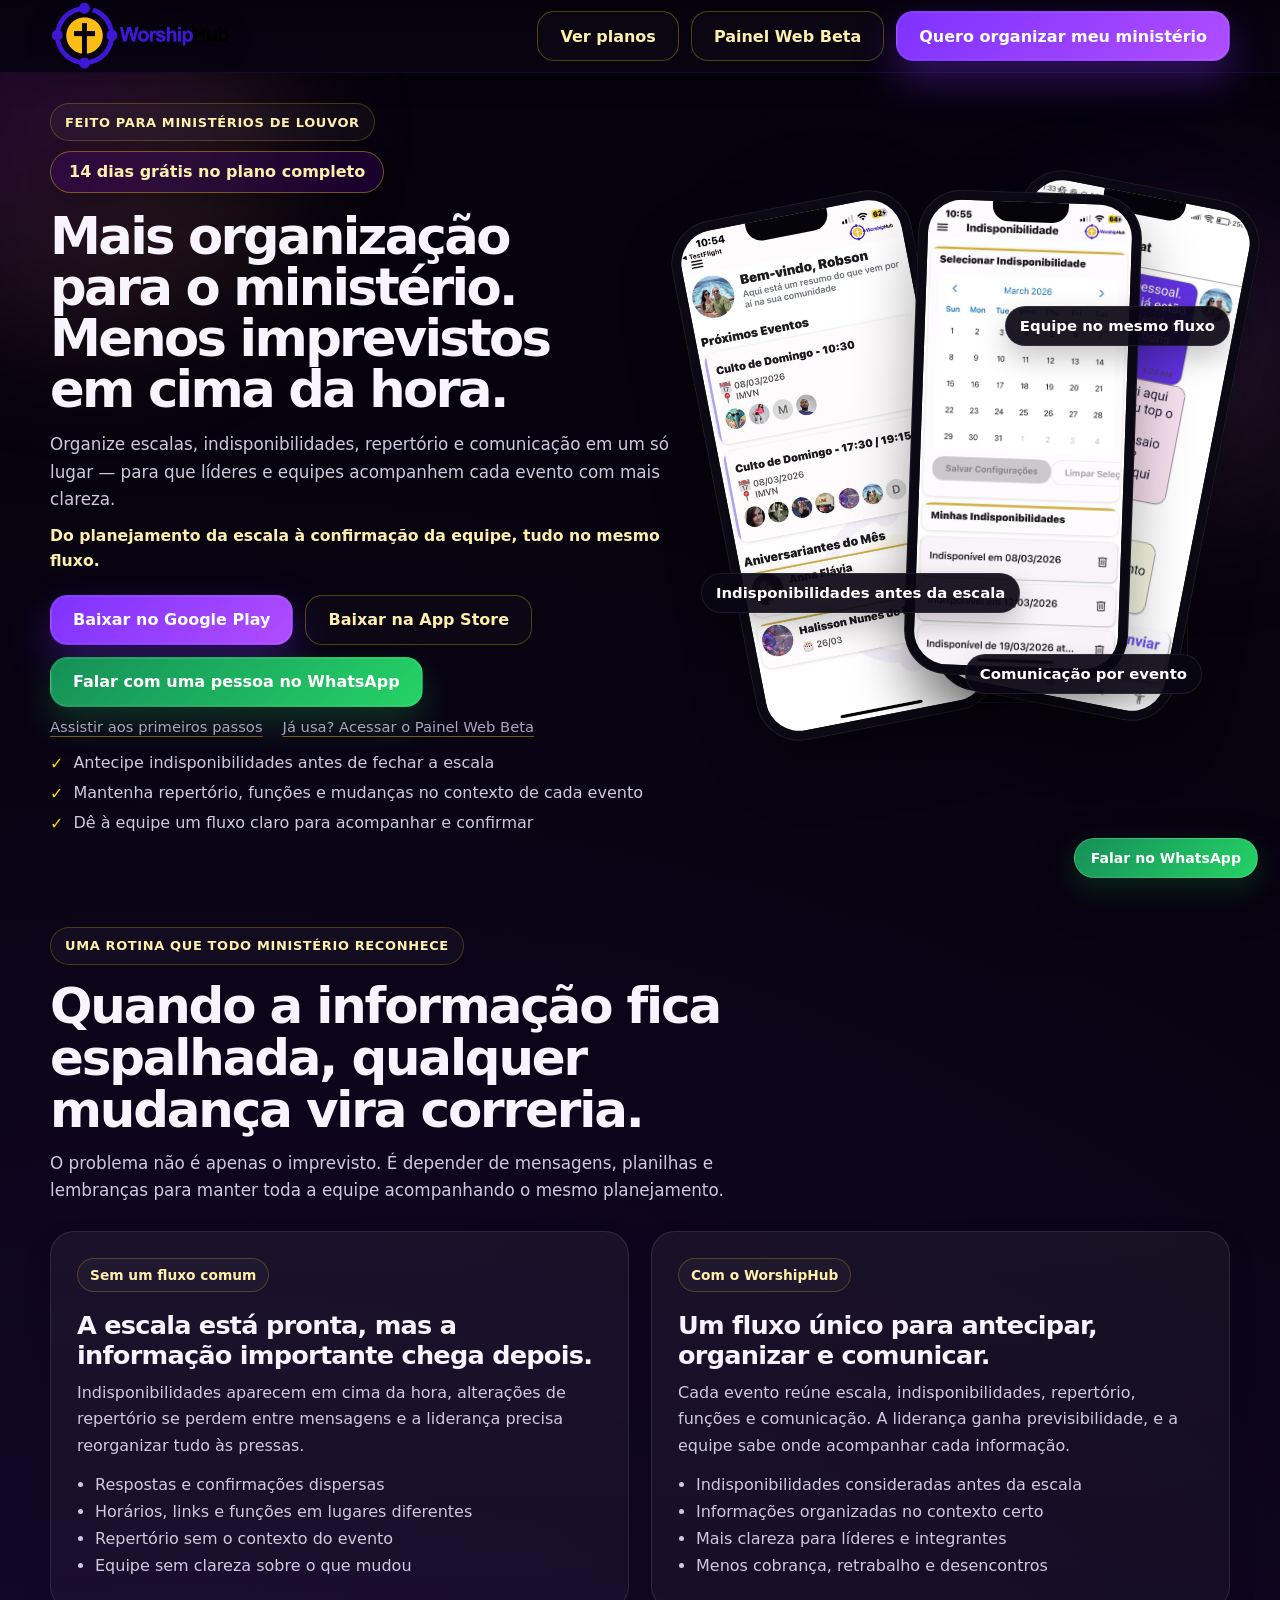
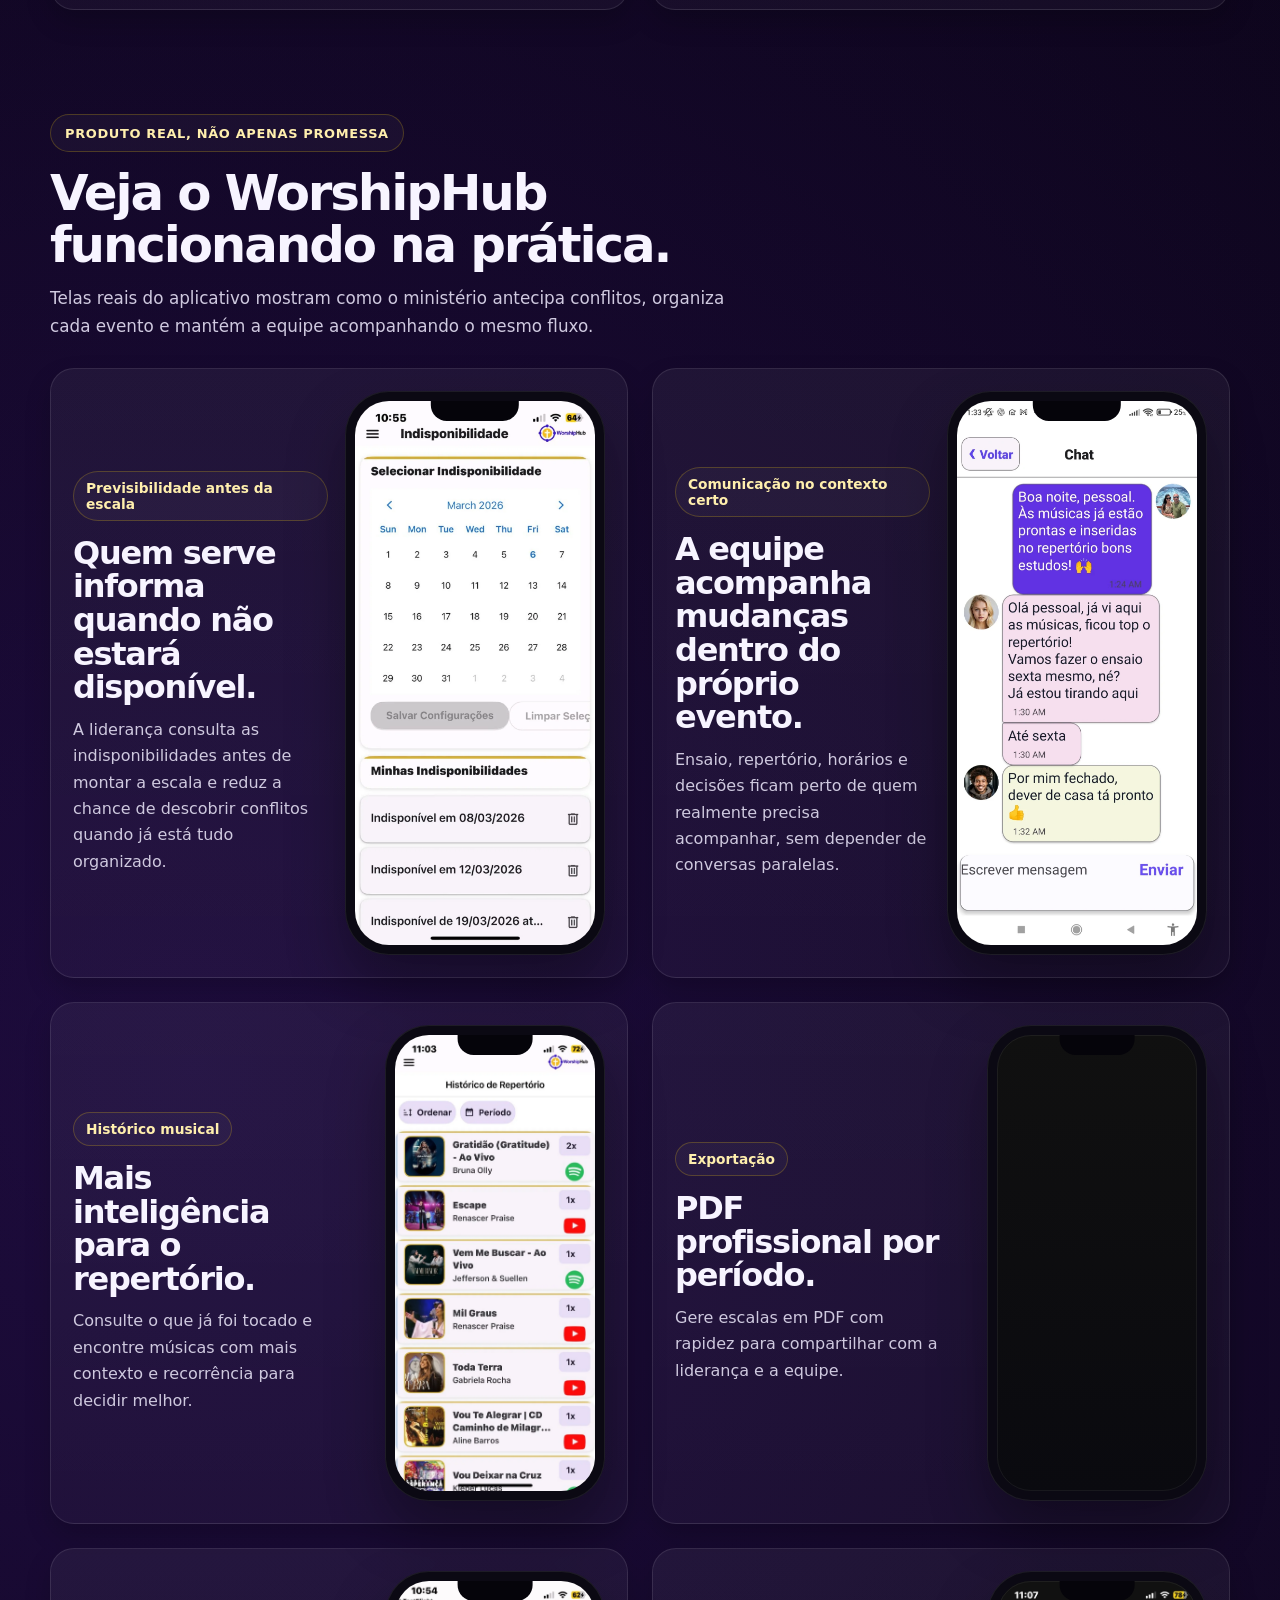
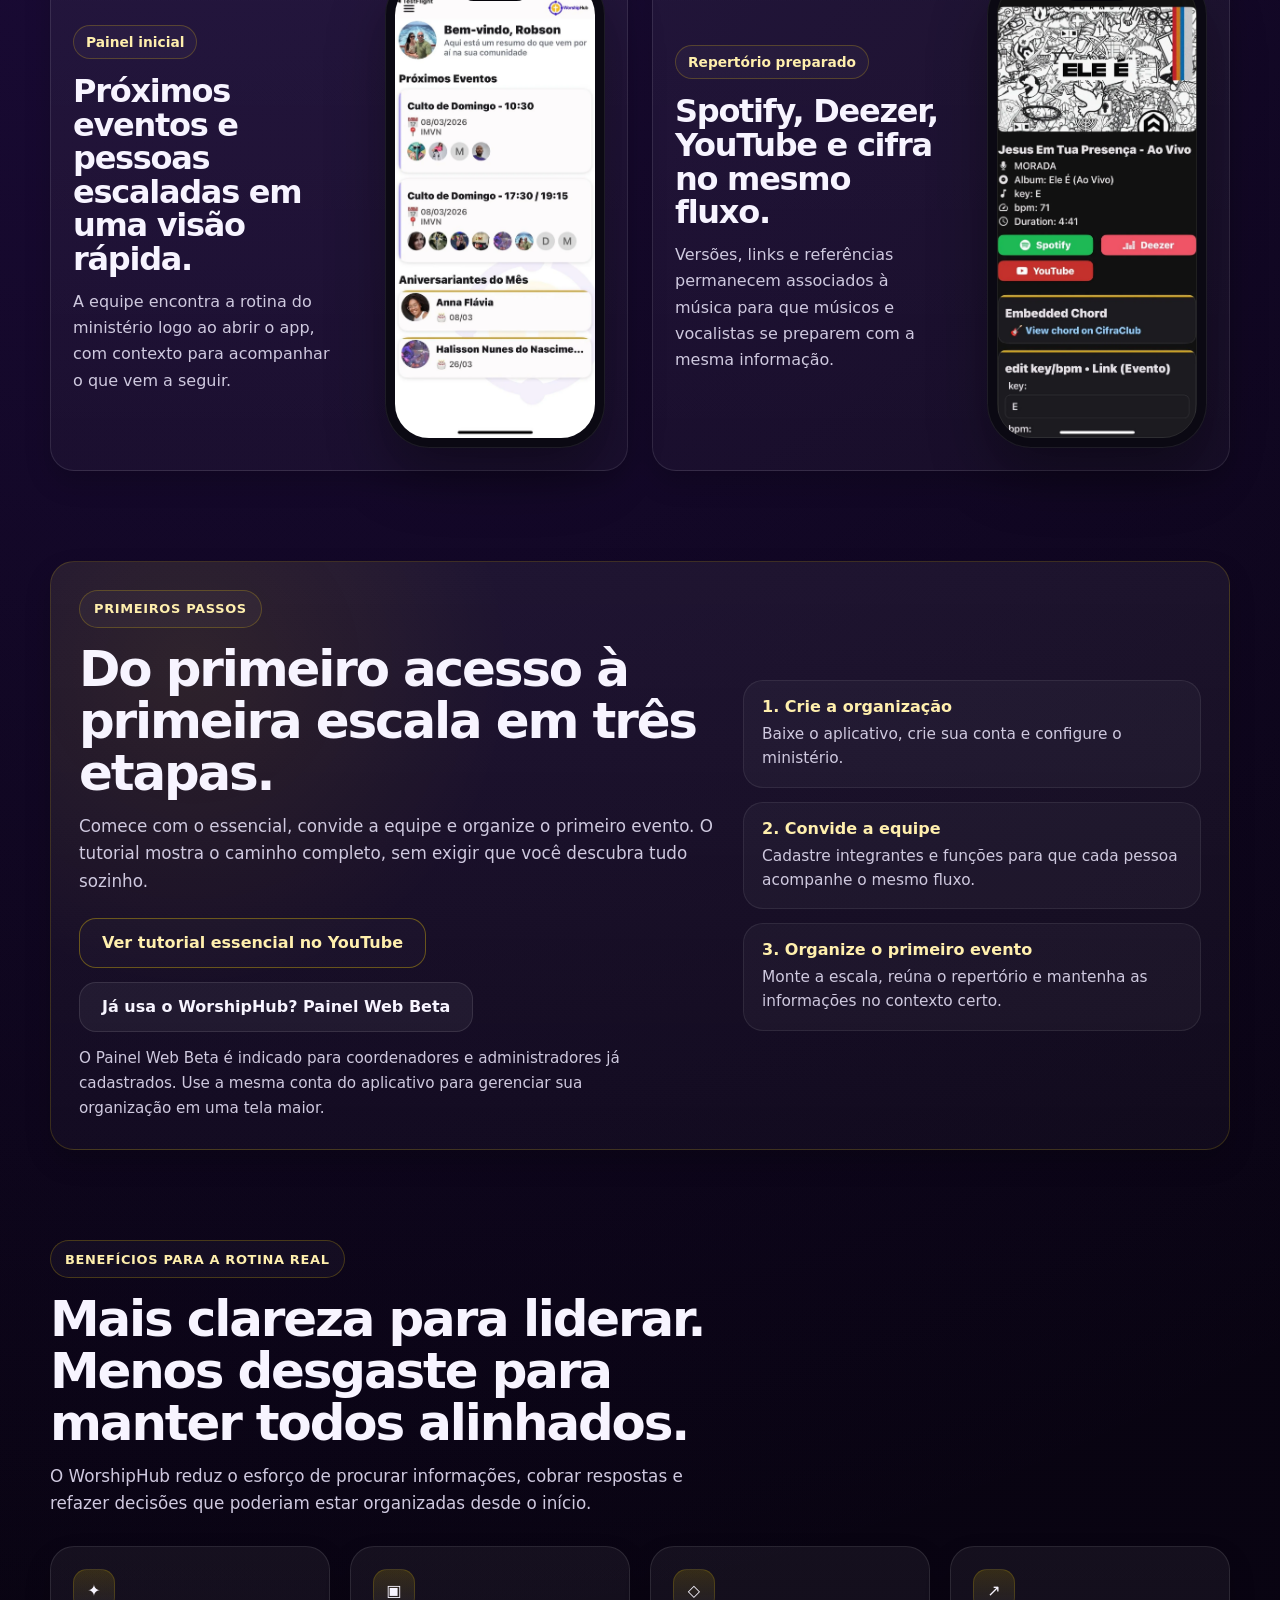
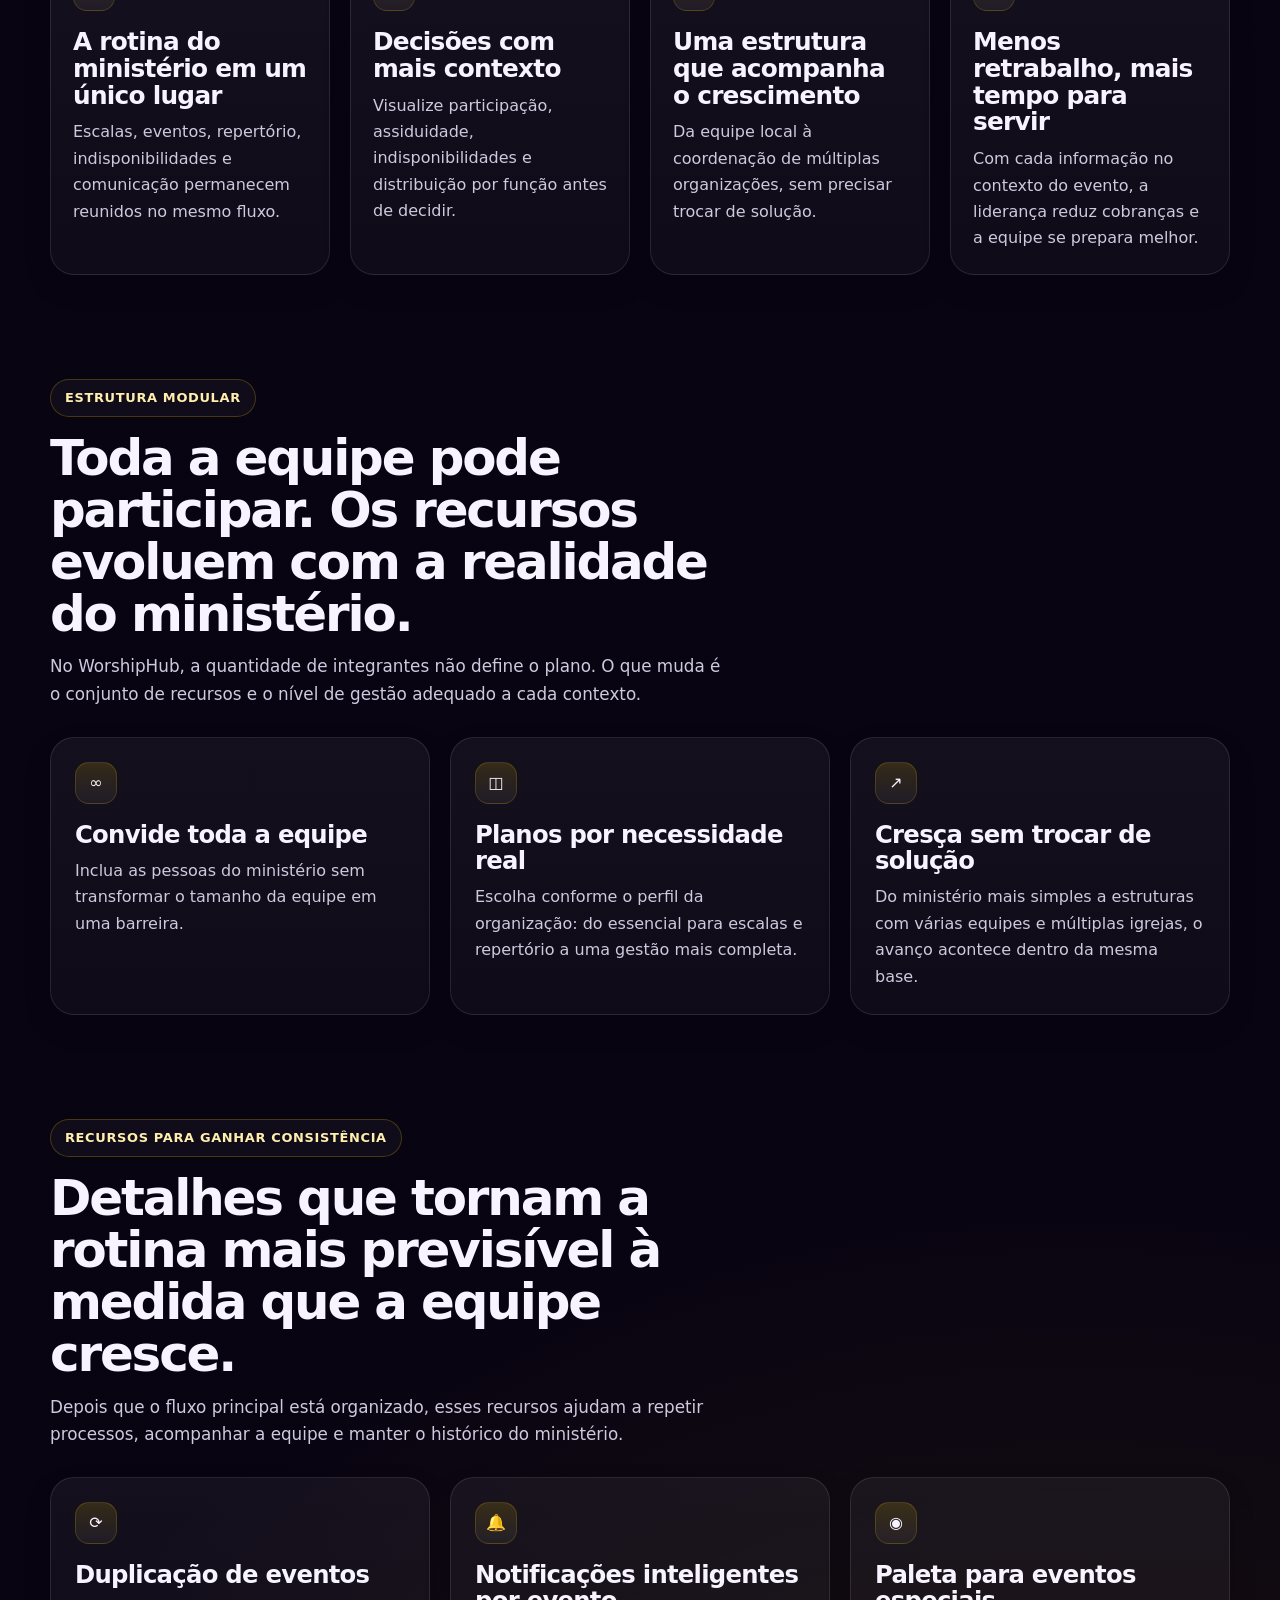
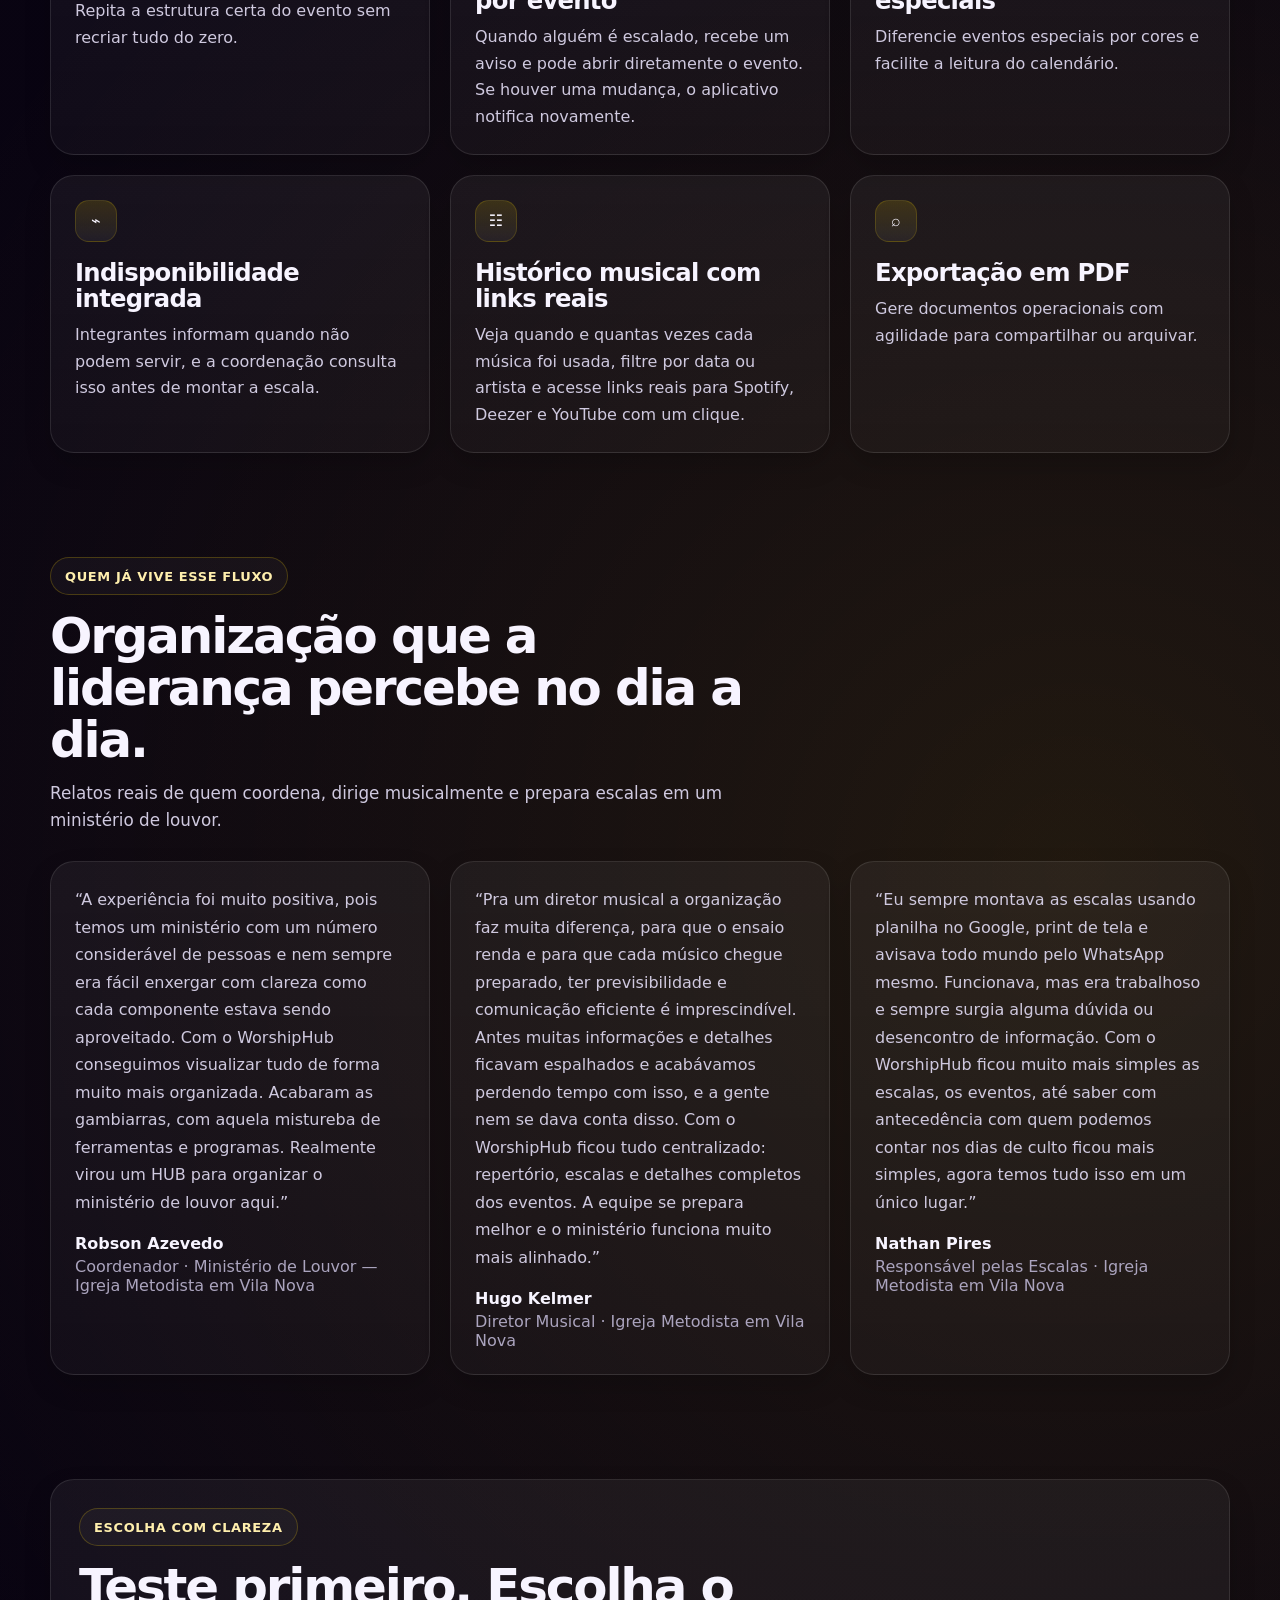
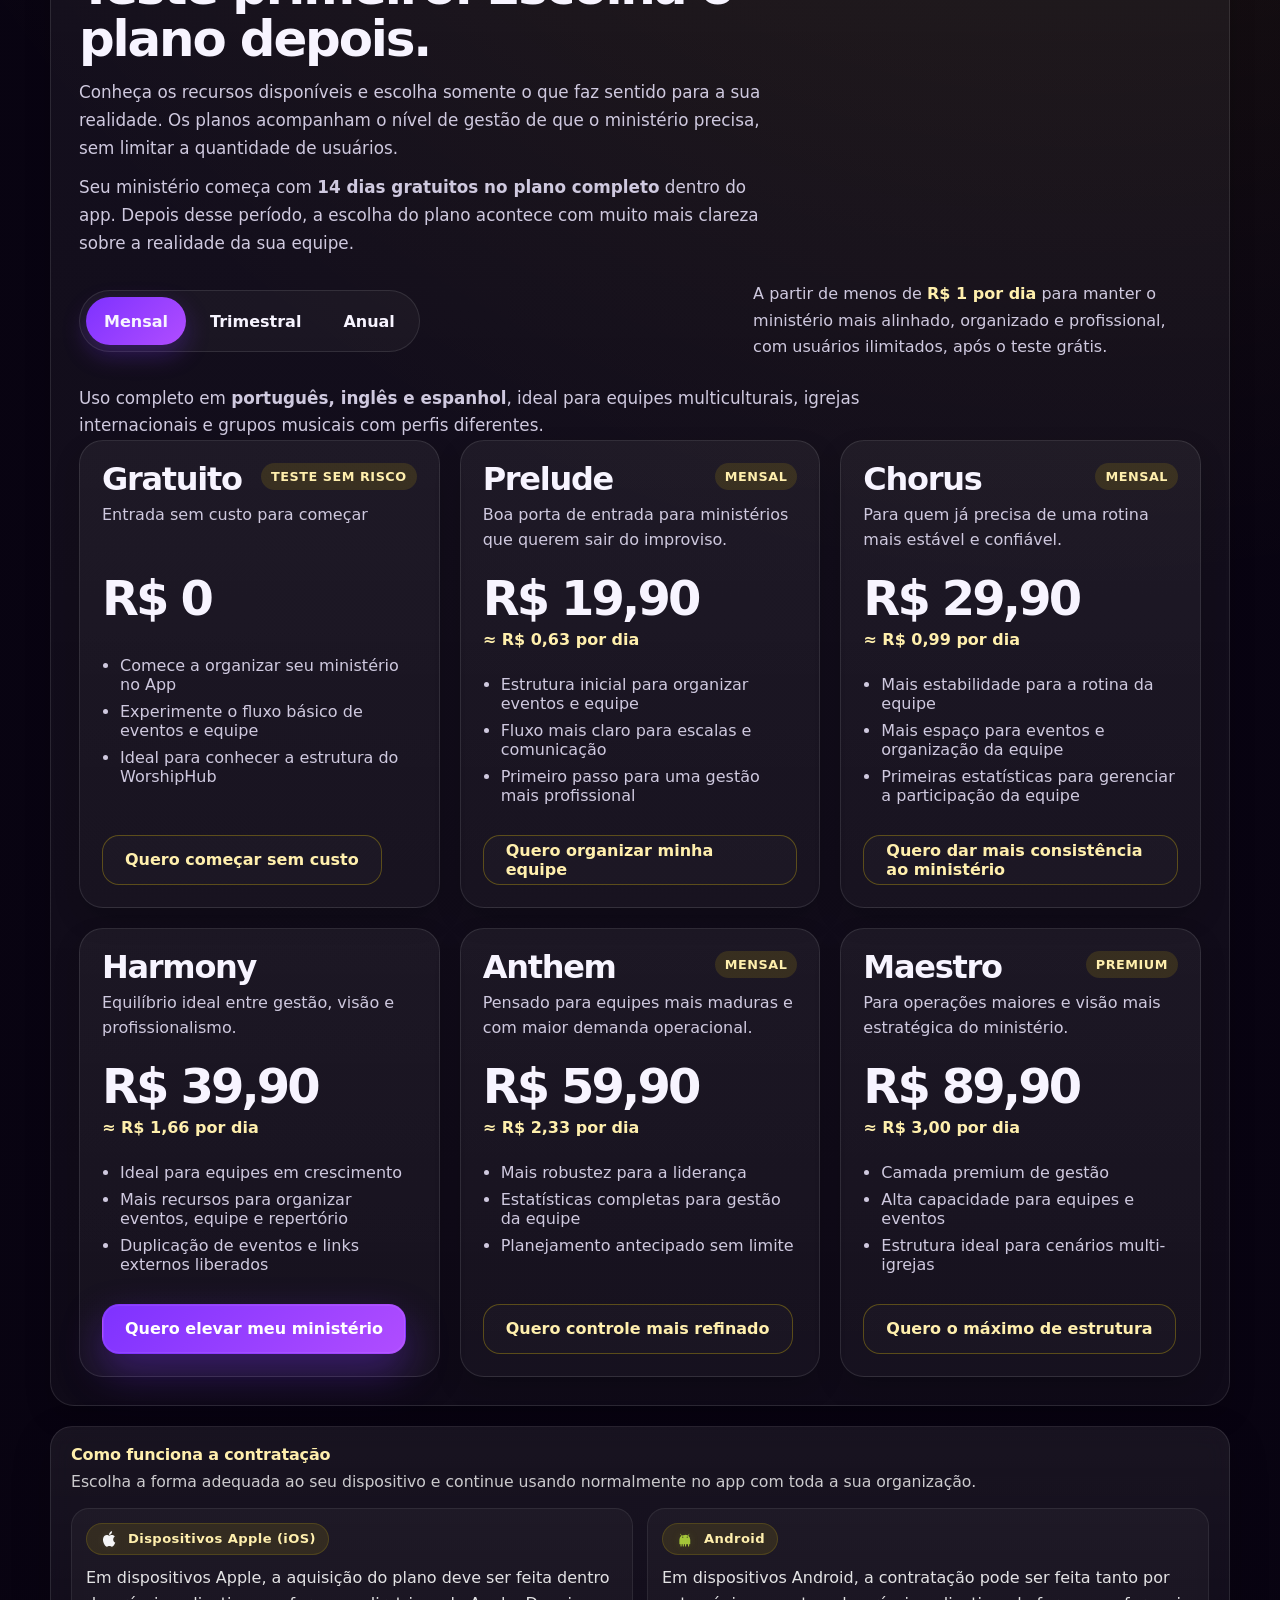
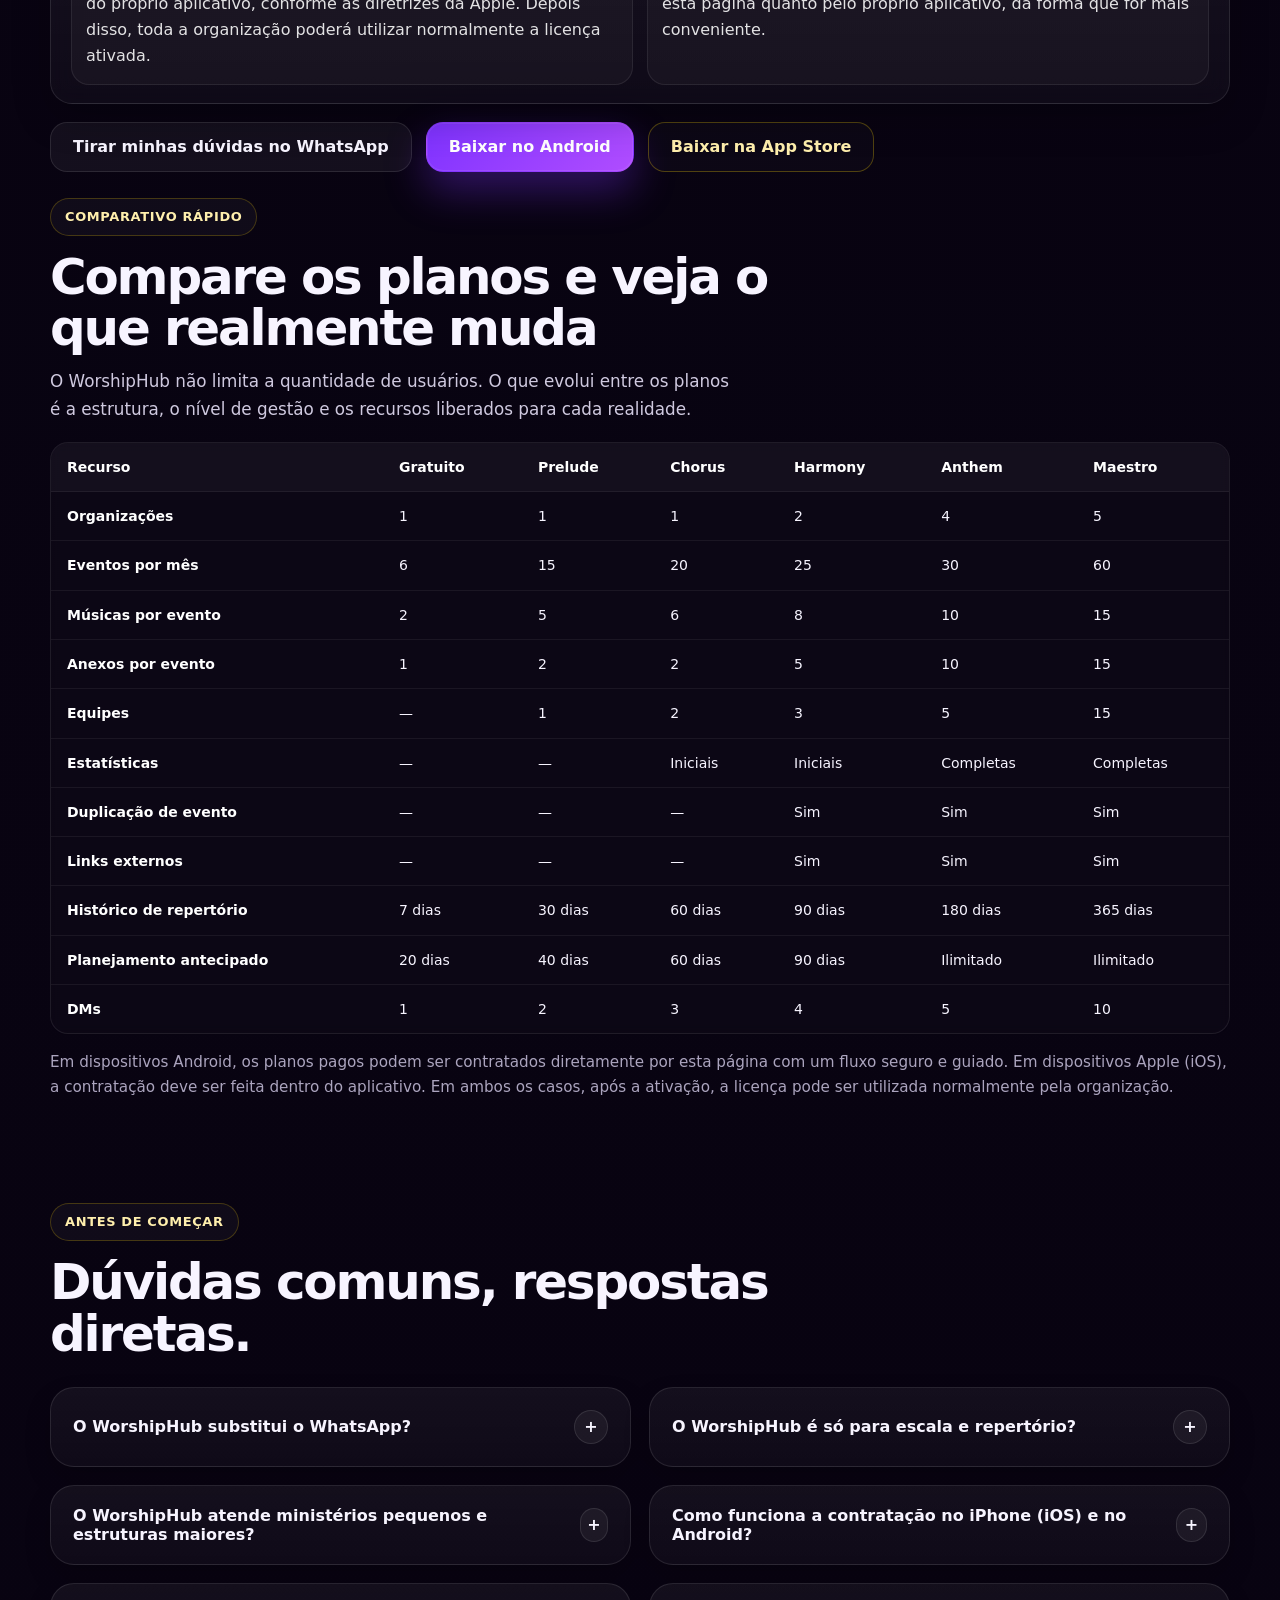
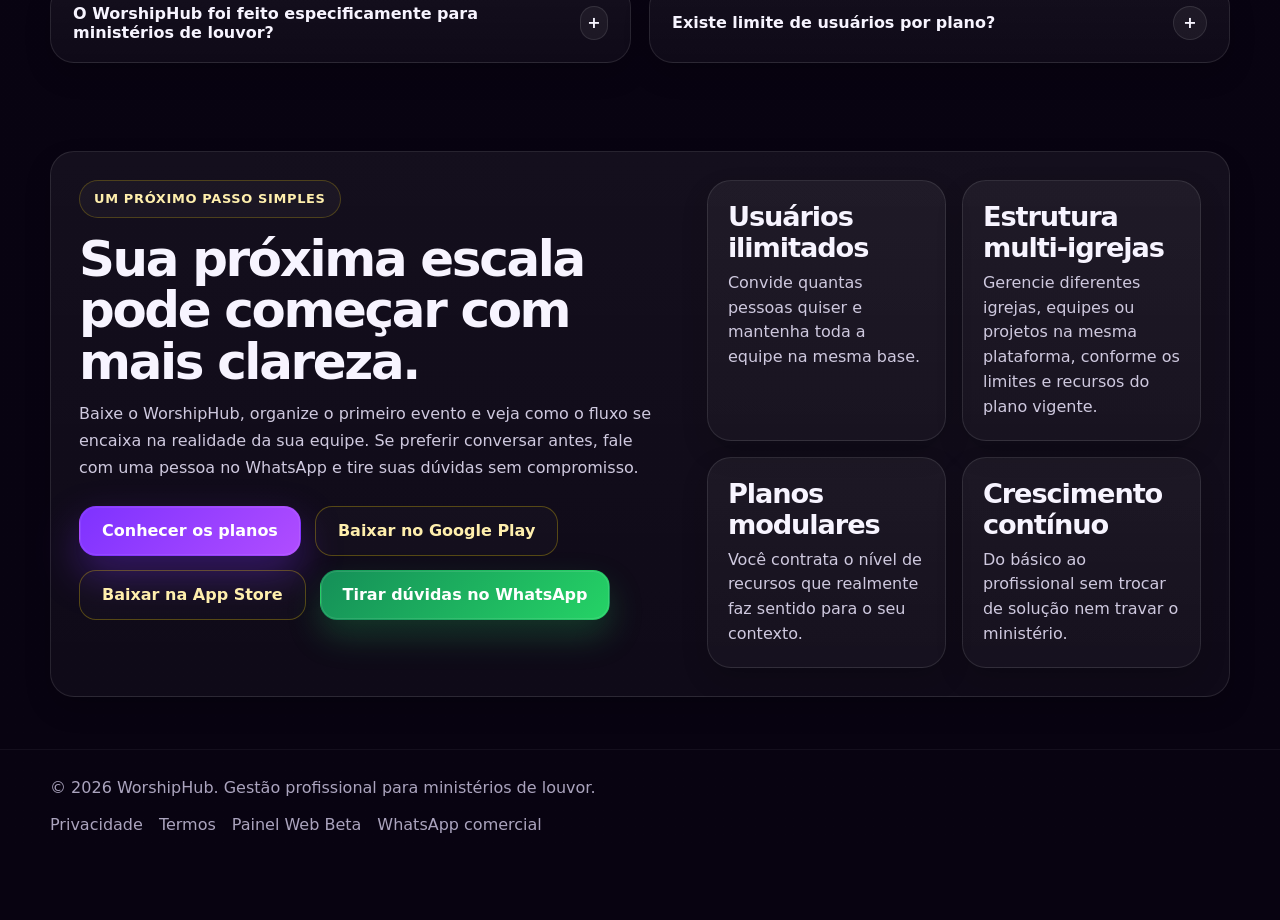
==== commit 79eb3c6a: "Update index (1).html" ====
--- a/index (1).html
+++ b/index (1).html
@@ -14,36 +14,19 @@
   <link rel="icon" href="./favicon.png">
 <link rel="preload" href="./assets/branding/logo-horizontal.webp" as="image" type="image/webp">
 <link rel="stylesheet" href="./styles.css">
-  <!-- Google tag (gtag.js) -->
+
+<!-- Google Analytics 4 - carregamento antecipado e assincrono -->
+<script async src="https://www.googletagmanager.com/gtag/js?id=G-JRXHJWWSSD"></script>
 <script>
   window.dataLayer = window.dataLayer || [];
-  function gtag(){dataLayer.push(arguments);}
-  window.__whGaLoaded = false;
-
-  function loadGoogleAnalytics(){
-    if (window.__whGaLoaded) return;
-    window.__whGaLoaded = true;
-
-    var gaScript = document.createElement('script');
-    gaScript.async = true;
-    gaScript.src = 'https://www.googletagmanager.com/gtag/js?id=G-JRXHJWWSSD';
-    document.head.appendChild(gaScript);
-
-    gtag('js', new Date());
-    gtag('config', 'G-JRXHJWWSSD');
+
+  function gtag(){
+    dataLayer.push(arguments);
   }
 
-  function scheduleGoogleAnalytics(){
-    if ('requestIdleCallback' in window) {
-      requestIdleCallback(function () {
-        window.setTimeout(loadGoogleAnalytics, 4500);
-      }, { timeout: 8000 });
-    } else {
-      window.setTimeout(loadGoogleAnalytics, 5000);
-    }
-  }
-
-  window.addEventListener('load', scheduleGoogleAnalytics, { once: true });
+  gtag('js', new Date());
+
+  gtag('config', 'G-JRXHJWWSSD');
 </script>
   
   <!-- Microsoft Clarity -->
--- a/styles.css
+++ b/styles.css
@@ -101,29 +101,30 @@
 }
 .topbar{
   position:sticky; top:0; z-index:80;
-  backdrop-filter:blur(10px);
-  background:linear-gradient(180deg, rgba(6,2,13,.94), rgba(6,2,13,.74));
-  border-bottom:1px solid rgba(255,255,255,.05);
+  backdrop-filter:blur(12px);
+  background:linear-gradient(180deg, rgba(6,2,13,.98), rgba(8,3,17,.92));
+  border-bottom:1px solid rgba(126,50,255,.14);
+  box-shadow:0 8px 28px rgba(0,0,0,.18);
 }
 .topbar-inner{
-  min-height:74px; display:flex; align-items:center; justify-content:space-between; gap:18px;
-}
-.brand{display:inline-flex; align-items:center; gap:12px; min-width:0}
+  min-height:72px; display:flex; align-items:center; justify-content:space-between; gap:18px;
+}
+.brand{display:inline-flex; align-items:center; gap:12px; min-width:0; padding:2px 0}
 .brand-mark{
   display:none;
 }
 .brand-text{
-  display:grid;
-  gap:1px;
-  padding:5px 10px 6px;
-  border:1px solid rgba(255,255,255,.15);
-  border-radius:13px;
-  background:linear-gradient(135deg,rgba(255,255,255,.98),rgba(245,240,251,.94));
-  box-shadow:0 8px 24px rgba(0,0,0,.18);
-}
-.brand-wordmark{width:170px}
+  display:flex;
+  align-items:center;
+  min-width:0;
+}
+.brand-wordmark{
+  width:180px;
+  max-width:180px;
+  filter:drop-shadow(0 5px 14px rgba(0,0,0,.22));
+}
 .brand-title{font-size:1rem;font-weight:800;letter-spacing:.04em;text-transform:uppercase}
-.brand-subtitle{display:none;font-size:.78rem;color:#554c63}
+.brand-subtitle{display:none;font-size:.78rem;color:var(--muted-2)}
 .nav-actions{display:flex; align-items:center; gap:12px}
 .btn{
   min-height:50px; padding:0 22px; border-radius:17px; border:1px solid transparent;
@@ -154,6 +155,7 @@
   box-shadow:0 20px 42px rgba(37,211,102,.30), 0 0 0 1px rgba(255,255,255,.12) inset;
 }
 .hero{padding-top:30px; padding-bottom:42px}
+#planos{scroll-margin-top:84px}
 .hero-grid{display:grid; grid-template-columns:minmax(0,1.08fr) minmax(390px,.92fr); gap:30px; align-items:center}
 .hero-copy h1{
   font-size:clamp(3rem,4vw,3.95rem);
@@ -583,9 +585,9 @@
   .nav-actions .btn-primary{min-height:46px;padding:0 16px;border-radius:15px;font-size:.9rem}
 }
 @media (max-width: 760px){
-  .topbar-inner{min-height:70px}
+  .topbar-inner{min-height:68px}
   .brand-mark{width:58px;height:58px}
-  .brand-wordmark{width:160px;max-width:160px}
+  .brand-wordmark{width:158px;max-width:158px}
   .brand-subtitle{display:none}
   .nav-actions .btn-secondary{display:none}
   .nav-actions .btn-primary{min-height:46px; padding:0 16px; border-radius:15px; font-size:.86rem}
@@ -706,12 +708,11 @@
 @media (max-width: 520px){
   .topbar-inner{justify-content:center}
   .nav-actions{display:none}
-  .brand-wordmark{width:160px;max-width:160px}
+  .brand-wordmark{width:154px;max-width:154px}
 }
 @media (max-width:340px) and (max-height:650px){
   .topbar-inner{min-height:60px}
-  .brand-text{padding:3px 7px}
-  .brand-wordmark{width:130px;max-width:130px}
+  .brand-wordmark{width:132px;max-width:132px}
   .hero{padding-top:12px}
   .hero-copy > .eyebrow{display:none}
   .trial-badge{padding:7px 12px;margin:0;font-size:.82rem}
